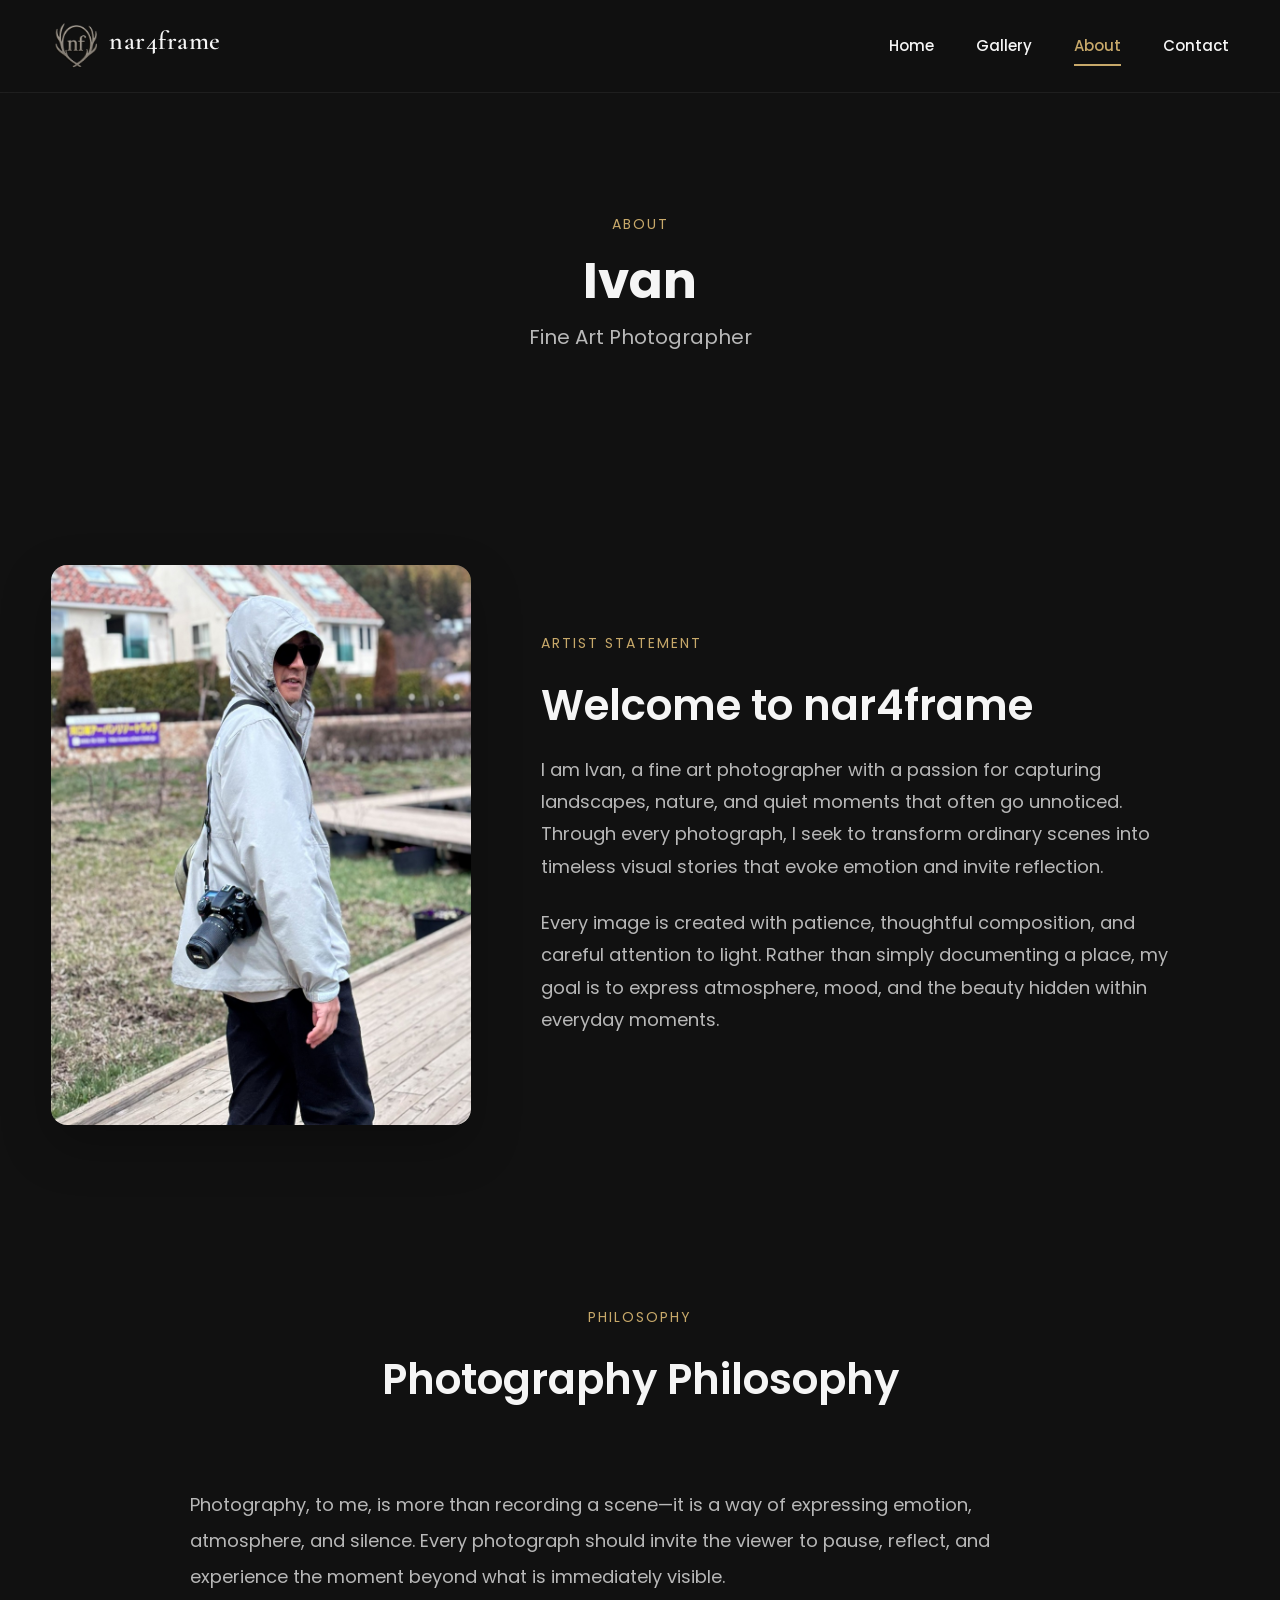
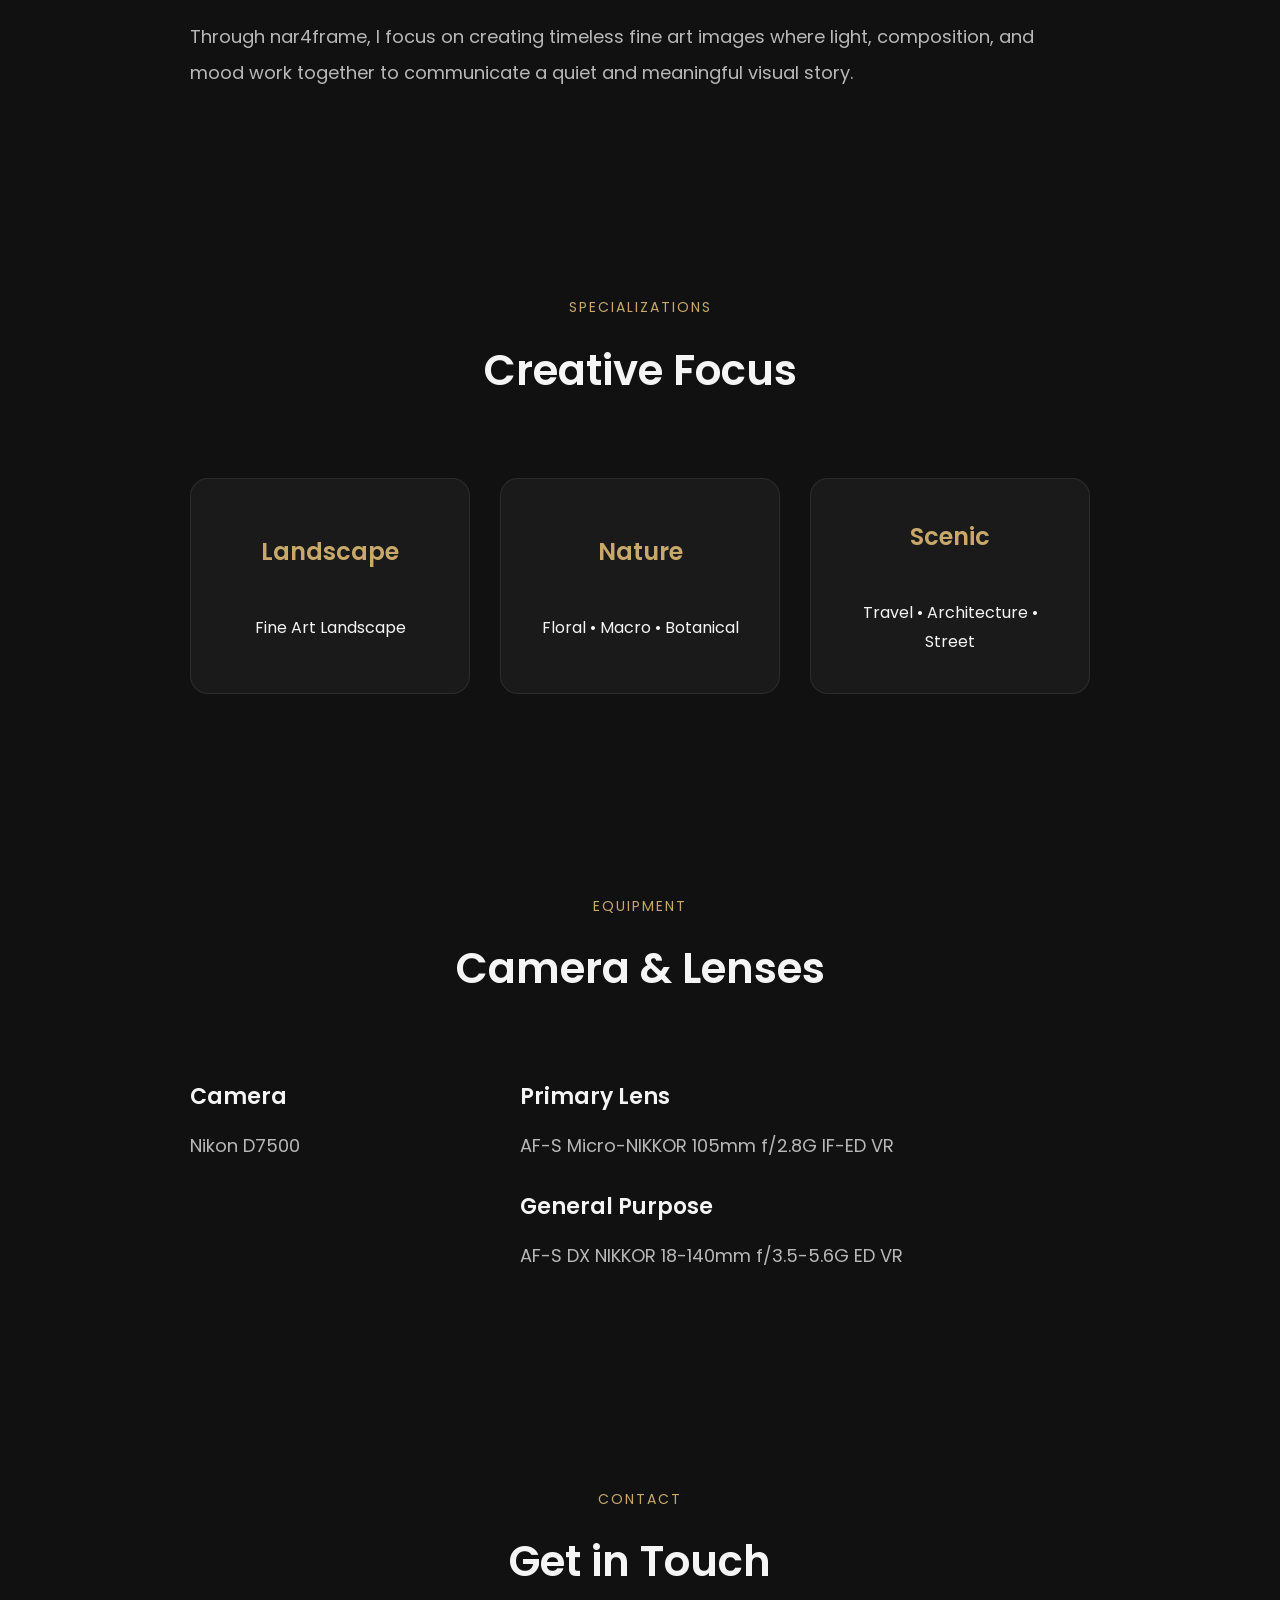
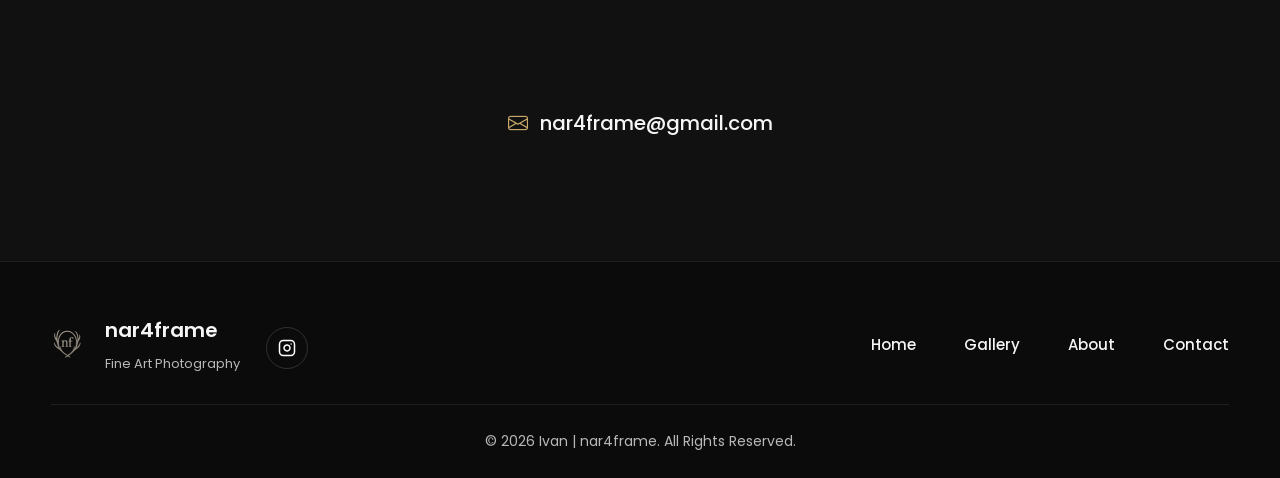
==== about.html @ 3e453a4e "Initial commit" ====
<!DOCTYPE html>
<html lang="en">

<head>

    <meta charset="UTF-8">

    <meta name="viewport" content="width=device-width, initial-scale=1.0">

    <title>About | nar4frame</title>

    <meta name="description"
      content="Learn about Ivan Setiawan, the photographer behind nar4frame, and the vision of creating timeless fine art landscape and nature photography.">

    <meta name="author"
      content="Ivan Setiawan">

    <meta name="robots"
      content="index, follow">

    <meta name="theme-color"
      content="#111111">

    <link rel="canonical"
      href="https://nar4frame.com/about.html">

    <!-- Favicon -->
    <link rel="icon" href="favicon.ico" sizes="any">

    <link rel="icon"
      type="image/png"
      sizes="32x32"
      href="favicon-32x32.png">

    <link rel="icon"
      type="image/png"
      sizes="16x16"
      href="favicon-16x16.png">

    <link rel="apple-touch-icon"
      sizes="180x180"
      href="apple-touch-icon.png">

    <link rel="manifest"
      href="site.webmanifest">

    <!-- Open Graph -->
    <meta property="og:type"
      content="website">

    <meta property="og:title"
      content="About | nar4frame">

    <meta property="og:description"
      content="Learn about Ivan Setiawan and the vision behind nar4frame Fine Art Photography.">

    <meta property="og:url"
      content="https://nar4frame.com/about.html">

    <meta property="og:site_name"
      content="nar4frame">

    <meta property="og:image"
      content="https://nar4frame.com/images/og-image.jpg">

    <meta property="og:image:width"
      content="1200">

    <meta property="og:image:height"
      content="630">

    <meta property="og:image:type"
      content="image/jpeg">

    <meta property="og:locale"
      content="en_US">

    <!-- Twitter -->
    <meta name="twitter:card"
      content="summary_large_image">

    <meta name="twitter:title"
      content="About | nar4frame">

    <meta name="twitter:description"
      content="Learn about Ivan Setiawan and the vision behind nar4frame Fine Art Photography.">

    <meta name="twitter:image"
      content="https://nar4frame.com/images/og-image.jpg">

      <meta name="twitter:image:alt"
      content="Portrait of Ivan Setiawan, Fine Art Photographer">

    <meta name="twitter:image:alt"
      content="Fine Art Photography by nar4frame">

    <!-- Fonts -->
    <link rel="preconnect" href="https://fonts.googleapis.com">

    <link rel="preconnect"
      href="https://fonts.gstatic.com"
      crossorigin>

    <link href="https://fonts.googleapis.com/css2?family=Poppins:wght@300;400;500;600;700&display=swap"
      rel="stylesheet">

    <link href="https://fonts.googleapis.com/css2?family=Cormorant+Garamond:wght@500;600&display=swap"
      rel="stylesheet">

    <!-- CSS -->
    <link rel="stylesheet"
      href="css/style.css">

    <!-- Bootstrap Icons -->
    <link rel="stylesheet"
      href="https://cdn.jsdelivr.net/npm/bootstrap-icons@1.13.1/font/bootstrap-icons.min.css">

</head>

<body>

<div id="header"></div>

<main>


<!-- ===================================================
     ABOUT HERO
=================================================== -->

<section id="about-hero">

    <div class="container">

        <div class="section-heading">

            <span>About</span>

            <h1>Ivan</h1>

            <p>

                Fine Art Photographer

            </p>

        </div>

    </div>

</section>

<!-- ===================================================
     ARTIST
=================================================== -->

<section id="about-artist">

    <div class="container">

        <div class="artist-wrapper">

            <div class="artist-photo">

                <img
                    src="images/about/ivan-setiawan.jpg"
                    alt="Ivan Setiawan"
                    width="900"
                    height="1200">

            </div>
            
            <div class="artist-content">

                <span class="section-label">

                    Artist Statement

                </span>

                <h2>

                    Welcome to nar4frame

                </h2>

                <p>

                    I am Ivan, a fine art photographer with a passion for
                    capturing landscapes, nature, and quiet moments that often go
                    unnoticed. Through every photograph, I seek to transform ordinary
                    scenes into timeless visual stories that evoke emotion and invite
                    reflection.

                </p>

                <p>

                    Every image is created with patience, thoughtful composition, and
                    careful attention to light. Rather than simply documenting a
                    place, my goal is to express atmosphere, mood, and the beauty
                    hidden within everyday moments.

                </p>

            </div>

        </div>

    </div>

</section>

<!-- ===================================================
     PHOTOGRAPHY PHILOSOPHY
=================================================== -->

<section id="about-philosophy">

    <div class="container">

        <div class="section-heading">

            <span>Philosophy</span>

            <h2>Photography Philosophy</h2>

        </div>

        <div class="philosophy-content">

            <p>

                Photography, to me, is more than recording a scene—it is a way of
                expressing emotion, atmosphere, and silence. Every photograph should
                invite the viewer to pause, reflect, and experience the moment beyond
                what is immediately visible.

            </p>

            <p>

                Through nar4frame, I focus on creating timeless fine art images where
                light, composition, and mood work together to communicate a quiet and
                meaningful visual story.

            </p>

        </div>

    </div>

</section>

<!-- ===================================================
     SPECIALIZATIONS
=================================================== -->

<section id="about-specializations">

    <div class="container">

        <div class="about-card">

            <div class="section-heading">

                <span>Specializations</span>

                <h2>Creative Focus</h2>

            </div>

            <ul class="specialization-list">

                <li>
                    <strong>Landscape</strong><br>
                    Fine Art Landscape
                </li>

                <li>
                    <strong>Nature</strong><br>
                    Floral • Macro • Botanical
                </li>

                <li>
                    <strong>Scenic</strong><br>
                    Travel • Architecture • Street
                </li>

            </ul>

        </div>

    </div>

</section>

<!-- ===================================================
     EQUIPMENT
=================================================== -->

<section id="about-equipment">

    <div class="container">

        <div class="about-card">

            <div class="section-heading">

                <span>Equipment</span>

                <h2>Camera &amp; Lenses</h2>

            </div>

            <div class="equipment-grid">

                <div class="equipment-item">

                    <h3>Camera</h3>

                    <p>Nikon D7500</p>

                </div>

                <div class="equipment-item">

                    <h3>Primary Lens</h3>

                    <p>AF-S Micro-NIKKOR 105mm f/2.8G IF-ED VR</p>

                    <h3 class="equipment-title">General Purpose</h3>

                    <p>AF-S DX NIKKOR 18-140mm f/3.5-5.6G ED VR</p>

                </div>

            </div>

        </div>

    </div>

</section>

<!-- ===================================================
     CONTACT
=================================================== -->

<section id="about-contact">

    <div class="container">

        <div class="about-card">

            <div class="section-heading">

                <span>Contact</span>

                <h2>Get in Touch</h2>

            </div>

            <p class="contact-email">

                <i class="bi bi-envelope"></i>
                nar4frame@gmail.com

            </p>

        </div>

    </div>

</section>

</main>

<div id="footer"></div>

<script src="js/components.js"></script>
<script src="js/script.js"></script>

</body>
</html>
---- css/style.css ----
/* ======================================================
   RESET
====================================================== */

*,
*::before,
*::after{
    margin:0;
    padding:0;
    box-sizing:border-box;
}

html{
    scroll-behavior:smooth;
}

body{
    font-family:'Poppins',sans-serif;
    background:#111111;
    color:#F5F5F5;
    line-height:1.8;
    overflow-x:hidden;
}

main{

    padding-top:92px;

}

img{
    display:block;
    width:100%;
    height:auto;
}

a{
    color:inherit;
    text-decoration:none;
}

ul{
    list-style:none;
}

button,
input{
    font-family:inherit;
}


/* ======================================================
   ROOT
====================================================== */

:root{

    --bg:#111111;
    --bg-secondary:#1A1A1A;

    --text:#F5F5F5;
    --text-light:#B8B8B8;

    --gold:#C8A96A;

    --border:rgba(255,255,255,.08);

    --radius:16px;

    --shadow:0 20px 50px rgba(0,0,0,.25);

    --transition:.35s ease;

    --container:1280px;

}


/* ======================================================
   TYPOGRAPHY
====================================================== */

h1{

    font-size:72px;
    font-weight:700;
    line-height:1.15;

}

h2{

    font-size:42px;
    font-weight:600;
    margin-bottom:20px;

}

h3{

    font-size:24px;
    font-weight:600;

}

p{

    font-size:18px;
    color:var(--text-light);

}

.section-label{

    color:var(--gold);

    font-size:14px;

    letter-spacing:2px;

    text-transform:uppercase;

    margin-bottom:12px;

    display:inline-block;

}


/* ======================================================
   CONTAINER
====================================================== */

.container{

    width:min(92%, var(--container));

    margin-inline:auto;

}


/* ======================================================
   SECTION
====================================================== */

section{

    padding:120px 0;

}

.section-heading{

    text-align:center;

    margin-bottom:70px;

}

.section-heading span{

    color:var(--gold);

    letter-spacing:2px;

    text-transform:uppercase;

    font-size:14px;

    display:block;

    margin-bottom:12px;

}


/* ======================================================
   BUTTON
====================================================== */

.btn{

    display:inline-flex;

    align-items:center;

    justify-content:center;

    min-width:220px;

    height:58px;

    padding:0 36px;

    border-radius:12px;

    background:var(--gold);

    color:#111111;

    font-weight:600;

    letter-spacing:.3px;

    box-shadow:
        0 8px 24px rgba(0,0,0,.28);

    transition:
        transform .25s ease,
        box-shadow .25s ease,
        background-color .25s ease;

}

.btn:hover{

    transform:translateY(-2px);

    box-shadow:
        0 14px 34px rgba(0,0,0,.35);

    filter:brightness(1.03);

}

.text-link{

    color:var(--gold);

    font-weight:600;

    transition:var(--transition);

}

.text-link:hover{

    opacity:.8;

}

.btn:active{

    transform:translateY(0);

    box-shadow:
        0 6px 16px rgba(0,0,0,.25);

}

/* ======================================================
   HEADER
====================================================== */

header{

    position:fixed;

    top:0;

    left:0;

    width:100%;

    z-index:1000;

    background:rgba(17,17,17,.30);

    backdrop-filter:blur(16px);

    border-bottom:1px solid rgba(255,255,255,.06);

    padding:1px 0;

}

header .container{

    height:90px;

    display:flex;

    align-items:center;

    justify-content:space-between;

    gap:40px;

}

/* ======================================================
   HERO
====================================================== */

#hero{

    position:relative;

    height:92vh;

    min-height:650px;

    overflow:hidden;

    padding:0;

}

.hero-image{

    position:absolute;

    inset:0;

}

.hero-image img{

    width:100%;

    height:100%;

    object-fit:cover;

}

.hero-overlay{

    position:absolute;

    inset:0;

    background:linear-gradient(
        rgba(0,0,0,.18),
        rgba(0,0,0,.42)
    );

}

.hero-content{

    position:relative;

    z-index:2;

    height:100%;

    display:flex;

    flex-direction:column;

    justify-content:center;

    align-items:flex-start;

    max-width:680px;

    top:-30px;

}

.hero-label{

    color:var(--gold);

    letter-spacing:3px;

    text-transform:uppercase;

    font-size:15px;

    margin-bottom:18px;

}

.hero-content h1{

    margin-bottom:24px;

}

.hero-content p{

    max-width:620px;

    margin-bottom:42px;

    font-size:20px;

}

/* ======================================================
   FEATURED
====================================================== */

#featured{

    background:var(--bg);

}

.featured-card{

    display:grid;

    grid-template-columns:1.35fr .95fr;

    gap:90px;

    align-items:center;

}

.featured-image{

    overflow:hidden;

    border-radius:var(--radius);

    box-shadow:var(--shadow);

}

.featured-image img{

    transition:.8s;

}

.featured-image:hover img{

    transform:scale(1.02);

}

.featured-meta{

    display:flex;

    align-items:center;

    gap:14px;

    margin-bottom:18px;

    color:var(--gold);

    font-size:14px;

    letter-spacing:1px;

}

.featured-info h3{

    font-size:42px;

    margin-bottom:24px;

}

.featured-info p{

    margin-bottom:36px;

    max-width:520px;

}

/* ======================================================
   COLLECTIONS
====================================================== */

#collections{

    background:var(--bg-secondary);

}

.collection-grid{

    display:grid;

    grid-template-columns:repeat(3,1fr);

    gap:40px;

}

.collection-card{

    position:relative;

    overflow:hidden;

    border-radius:16px;

    box-shadow:var(--shadow);

    transition:transform .35s ease;

}

.collection-card:hover{

    transform:translateY(-5px);

}

.collection-card img{

    height:520px;

    object-fit:cover;

    transition:1s;

}

.collection-card:hover img{

    transform:scale(1.08);

}

.collection-overlay{

    position:absolute;

    inset:0;

    background:linear-gradient(

        transparent,

        rgba(0,0,0,.75)

    );

    display:flex;

    align-items:flex-end;

    padding:32px;

}

.collection-overlay h3{

    font-size:28px;

}

/* ======================================================
   ARTIST
====================================================== */

.artist-wrapper{

    display:grid;

    grid-template-columns:420px 1fr;

    gap:70px;

    align-items:center;

}

.artist-photo{

    overflow:hidden;

    border-radius:16px;

    box-shadow:var(--shadow);

}

.artist-photo img{

    height:560px;

    object-fit:cover;

}

.artist-content h2{

    margin-bottom:10px;

}

.artist-content h3{

    color:var(--gold);

    margin-bottom:28px;

    font-weight:500;

}

.artist-content p{

    margin-bottom:24px;

    max-width:640px;

}

/* ======================================================
   FOOTER
====================================================== */

footer{

    background:#0B0B0B;

    border-top:1px solid rgba(255,255,255,.08);

    padding:50px 0 24px;

}

.footer-top{

    display:flex;

    justify-content:space-between;

    align-items:center;

    gap:40px;

    margin-bottom:24px;

}

.footer-brand{

    display:flex;

    align-items:center;

    gap:22px;

}

.footer-logo{

    display:inline-flex;

    align-items:center;

}

.footer-logo img{

    width:32px;

    height:32px;

    object-fit:contain;

    display:block;

}

.footer-text{

    display:flex;

    flex-direction:column;

    justify-content:center;

}

.footer-text h3{

    margin:0;

    font-size:20px;

    font-weight:600;

    color:var(--text);

}

.footer-text p{

    margin-top:4px;

    color:var(--text-light);

    font-size:13px;

}


/* ======================================================
   FOOTER SOCIAL
====================================================== */

.footer-social{

    margin-top:0px;

    margin-left:0px;

}

.footer-social a{

    width:42px;

    height:42px;

    display:flex;

    align-items:center;

    justify-content:center;

    border:1px solid rgba(255,255,255,.15);

    border-radius:50%;

    color:#ffffff;

    transition:.3s;

}

.footer-social a:hover{

    color:var(--gold);

    border-color:var(--gold);

}

.footer-social svg{

    width:20px;

    height:20px;

}

.footer-nav{

    display:flex;

    align-items:center;

    gap:48px;

}

.footer-nav a{

    color:var(--text);

    font-size:15px;

    font-weight:500;

    transition:.3s;

}

.footer-nav a:hover{

    color:var(--gold);

}

.footer-bottom{

    margin-top:28px;

    padding-top:24px;

    border-top:1px solid rgba(255,255,255,.08);

    text-align:center;

}

.footer-bottom p{

    margin:0;

    font-size:14px;

    color:var(--text-light);

}

/* ======================================================
   LOGO
====================================================== */

.logo{

    display:flex;

    align-items:center;

    gap:8px;

}

.logo img{

    height:50px;

    width:auto;

}

.logo span{

    font-family:"Cormorant Garamond", serif;

    font-size:34px;

    font-weight:600;

    color:#F5F5F5;

    line-height:1;

    letter-spacing:.3px;

}

.logo span{

    color:var(--text);

    font-size:26px;

    font-weight:600;

    letter-spacing:.5px;

    position:relative;

    top:-5px;

}


/* ======================================================
   NAVIGATION
====================================================== */

nav ul{

    display:flex;

    align-items:center;

    gap:42px;

}

nav ul li{

    position:relative;

}

nav ul li a{

    color:var(--text);

    font-size:15px;

    font-weight:500;

    transition:var(--transition);

    padding:8px 0;

}


/* Hover */

nav ul li a:hover{

    color:var(--gold);

}


/* Active Menu */

nav ul li a.active{

    color:var(--gold);
    color:var(--gold) !important;

}


/* Underline Animation */

nav ul li a::after{

    content:"";

    position:absolute;

    left:0;

    bottom:-6px;

    width:0;

    height:2px;

    background:var(--gold);

    transition:var(--transition);

}

nav ul li a:hover::after,

nav ul li a.active::after{

    width:100%;

}

/* ======================================================
   ARTWORK
====================================================== */

#artwork-info{

    padding:70px 0;

}

#artwork-info .container{

    max-width:1200px;

}

#artwork-info h1 {

    font-size: clamp(38px, 3.6vw, 54px);
    font-weight: 700;
    line-height: 1.15;

    margin: 18px 0 16px;

}

.artwork-meta {

    display: flex;
    flex-direction: column;
    align-items: center;

    gap: 6px;

    margin: 18px 0 50px;

    color: var(--text-light);

    font-size: 15px;

}

.artwork-meta p {

    margin: 0;

}

.artist-note{

    max-width:760px;

}

.artist-note h2{

    margin-bottom:18px;

}

.artist-note p{

    line-height:1.9;

}

/* ======================================================
   ARTWORK NAVIGATION
   LOCK v1.0
====================================================== */

#artwork-navigation{

    padding:60px 0;

}

.art-nav{

    display:flex;
    justify-content:center;
    align-items:center;
    gap:18px;
    flex-wrap:wrap;

}

.art-nav{

    display:flex;
    justify-content:center;
    align-items:center;
    gap:24px;

}

.art-nav a{

    position:relative;

}

.art-nav a:not(:last-child)::after{

    content:"|";
    margin-left:24px;
    color:#555;

}

.art-nav a{

    color:var(--gold);
    font-size:16px;
    font-weight:500;
    transition:var(--transition);

}

.art-nav a:hover{

    opacity:.8;

}

.art-nav .divider{

    color:rgba(255,255,255,.25);
    font-size:18px;

}

/* ======================================================
   ARTWORK HERO
====================================================== */

#artwork-hero{

    padding:60px 0 20px;

}

.artwork-image{

    max-width:1200px;

    margin:0 auto;

}

.artwork-image img{

    width:100%;

    aspect-ratio:16/10;

    object-fit:cover;

    border-radius:16px;

    box-shadow:var(--shadow);

}

/* ======================================================
   RELATED WORKS
   LOCK v1.0
====================================================== */

#related-works .gallery-item{

    display:block;

    transition:var(--transition);

}

#related-works .gallery-item h3{

    margin-top:16px;

    font-size:18px;

    font-weight:500;

    color:var(--text);

    line-height:1.4;

    text-align:left;

    transition:var(--transition);

}

#related-works .gallery-item:hover h3{

    color:var(--gold);

}

/* ===================================================
   ABOUT
=================================================== */

#about-hero{

    padding:120px 0 80px;

}

#about-hero .section-heading{

    text-align:center;

}

#about-hero h1{

    font-size:50px;

    margin:16px 0 8px;

}

#about-hero p{

    color:var(--text-light);

    font-size:20px;

}

/* ========================= */

#about-artist{

    padding:60px 0 100px;

}

/* ========================= */

#about-philosophy{

    padding:80px 0;

}

#about-philosophy .container{

    max-width:900px;

}

#about-philosophy p{

    line-height:2;

    color:var(--text-light);

    margin-bottom:24px;

}

/* ========================= */

#about-specializations{

    padding:100px 0;

}

#about-specializations ul{

    max-width:900px;

    margin:50px auto 0;

    list-style:none;

    padding:0;

    display:grid;

    grid-template-columns:repeat(3,1fr);

    gap:30px;

    text-align:center;

}

#about-specializations li{

    padding:36px 28px;

    background:var(--bg-secondary);

    border:1px solid var(--border);

    border-radius:18px;

    min-height:150px;

    display:flex;

    flex-direction:column;

    justify-content:center;

    transition:var(--transition);

    line-height:1.8;

}

#about-specializations li strong{

    display:block;

    color:var(--gold);

    font-size:24px;

    font-weight:600;

    margin-bottom:12px;

}

#about-specializations li:hover{

    transform:translateY(-4px);

    border-color:var(--gold);

}


/* ========================= */

#about-equipment{

    padding:100px 0;

}

#about-equipment .container{

    max-width:900px;

}

#about-equipment .equipment-grid{

    display:grid;

    grid-template-columns:260px 1fr;

    gap:70px;

    align-items:start;

    margin-top:50px;

}

#about-equipment h3{

    color:var(--text);

    font-size:22px;

    margin-bottom:14px;

}

.equipment-item h3 + p + h3 {

    margin-top: 24px;

}

#about-equipment p{

    color:var(--text-light);

    margin-bottom:12px;

    line-height:1.8;

}

#about-equipment p{

    margin-bottom:14px;

    color:var(--text-light);

}


/* ========================= */

#about-contact{

    padding:100px 0 120px;

    text-align:center;

}

.contact-email{

    display:inline-flex;
    align-items:center;
    justify-content:center;
    gap:12px;

    margin-top:36px;

    font-size:20px;
    font-weight:500;

    color:var(--text);

}

.contact-email i{

    color:var(--gold);
    font-size:20px;

}

/* ===================================================
   CONTACT HERO
=================================================== */

#contact-hero{

    padding:140px 0 90px;

}

#contact-hero .container{

    max-width:900px;

}

#contact-hero .section-heading{

    margin-bottom:0;

    text-align:center;

}

#contact-hero span{

    display:block;

    color:var(--gold);

    font-size:14px;

    letter-spacing:3px;

    text-transform:uppercase;

    margin-bottom:18px;

}

#contact-hero h1{

    font-size:72px;

    line-height:1.1;

    margin-bottom:18px;

}

#contact-hero p{

    font-size:22px;

    color:var(--text-light);

}

#contact-hero strong{

    color:var(--text);

    font-weight:600;

}

/* ===================================================
   CONTACT MESSAGE
=================================================== */

#contact-message{

    padding:10px 0 90px;

}

#contact-message .container{

    max-width:900px;

}

.contact-content{

    text-align:center;

}

.contact-content p{

    max-width:640px;

    margin:0 auto 26px;

    color:var(--text-light);

    line-height:1.95;

    font-size:20px;

}

.contact-content p:first-child{

    max-width:680px;

    font-size:36px;

    line-height:1.4;

    color:var(--text);

    font-weight:500;

    margin-bottom:36px;

}


/* ===================================================
   CONTACT DETAILS
=================================================== */

#contact-details{

    padding:10px 0 100px;

}

.contact-grid{

    display:grid;

    grid-template-columns:repeat(2,1fr);

    gap:80px;

    max-width:900px;

    margin:0 auto;

    text-align:center;

}

.contact-item span{

    display:block;

    color:var(--gold);

    text-transform:uppercase;

    letter-spacing:2px;

    font-size:13px;

    margin-bottom:18px;

}

.contact-item a{

    color:var(--text);

    font-size:24px;

    font-weight:500;

    transition:var(--transition);

}

.contact-item a:hover{

    color:var(--gold);

}

/* ===================================================
   CONTACT CLOSING
=================================================== */

#contact-closing{

    padding:90px 0 220px;

}

#contact-closing p{

    position:relative;

    display:inline-block;

    left:50%;

    transform:translateX(-50%);

    text-align:center;

    font-size:34px;

    font-family:"Cormorant Garamond", serif;

    color:var(--gold);

    letter-spacing:.5px;

    padding-top:36px;

}

#contact-closing p::before{

    content:"";

    position:absolute;

    top:0;

    left:50%;

    transform:translateX(-50%);

    width:90px;

    height:1px;

    background:rgba(200,169,106,.35);

}


/* ======================================================
   RESPONSIVE
====================================================== */

@media(max-width:992px){

    h1{

        font-size:56px;

    }

    .featured-card{

        grid-template-columns:1fr;

    }

    .artist-wrapper{

        grid-template-columns:1fr;

    }

    .collection-grid{

        grid-template-columns:1fr;

    }

    .artist-photo{

        max-width:450px;

        margin:auto;

    }

}

@media(max-width:768px){

    header .container{

        height:80px;

    }

    nav ul{

        gap:20px;

    }

    h1{

        font-size:42px;

    }

    h2{

        font-size:34px;

    }

    p{

        font-size:16px;

    }

    section{

        padding:80px 0;

    }

    .hero-content{

        text-align:center;

        align-items:center;

        justify-content:center;

    }

    .featured-info{

        text-align:center;

    }

    .artist-content{

        text-align:center;

    }

}

@media(max-width:576px){

    .hero-content h1{

        font-size:34px;

    }

    .collection-card img{

        height:380px;

    }

}

/* ===========================
   Footer Social
=========================== */

.footer-social{
    display:flex;
    align-items:center;
    gap:12px;
    margin-top:8px;
    padding-left:4px;
}

.footer-social a{
    width:42px;
    height:42px;
    display:flex;
    justify-content:center;
    align-items:center;
    border:1px solid rgba(255,255,255,.15);
    border-radius:50%;
    color:#ffffff;
    text-decoration:none;
    transition:.3s;
}

.footer-social a:hover{
    color:#c8a96a;
    border-color:#c8a96a;
    transform:translateY(-2px);
}

.footer-social svg{
    width:18px;
    height:18px;

}

/* ===================================================
   GALLERY HERO
=================================================== */

#gallery-hero{

    padding:120px 0 70px;

}

#gallery-hero .container{

    max-width:1200px;

}

#gallery-hero h1{

    font-size:64px;

    line-height:1.1;

    margin:18px 0;

}

#gallery-hero p{

    max-width:700px;

    color:var(--text-light);

    font-size:20px;

    line-height:1.8;

}

/* ===================================================
   FILTER
=================================================== */

#gallery-filter{

    padding:10px 0 60px;

}

.filter-menu{

    display:flex;

    justify-content:center;

    gap:16px;

    flex-wrap:wrap;

}

.filter-menu button{

    padding:12px 26px;

    background:transparent;

    color:var(--text);

    border:1px solid rgba(255,255,255,.15);

    border-radius:999px;

    cursor:pointer;

    transition:.3s;

    font-family:inherit;

    font-size:15px;

}

.filter-menu button:hover,
.filter-menu button.active{

    background:var(--gold);

    color:#111111;

    border-color:var(--gold);

}


/* ===================================================
   GALLERY GRID
=================================================== */

#gallery-grid{

    padding:20px 0 80px;

}

.gallery-grid{

    display:grid;

    grid-template-columns:repeat(3,1fr);

    gap:30px;

}

.gallery-item{

    display:block;

    overflow:hidden;

    border-radius:18px;

    background:#161616;

}

.gallery-item img{

    width:100%;

    aspect-ratio:3/2;

    object-fit:cover;

    display:block;

    transition:transform .45s ease;

}

.gallery-item:hover img{

    transform:scale(1.05);

}

/* ===================================================
   LOAD MORE
=================================================== */

#load-more{

    padding-bottom:100px;

    text-align:center;

}

/* ===================================================
   RESPONSIVE
=================================================== */

@media(max-width:992px){

    .gallery-grid{

        grid-template-columns:repeat(2,1fr);

    }

}

@media(max-width:640px){

    #gallery-hero h1{

        font-size:42px;

    }

    .gallery-grid{

        grid-template-columns:1fr;

    }

}

/* ===================================================
   ARTWORK HERO
=================================================== */

#artwork-hero {
    padding: 140px 0 20px;
}

#artwork-hero img {
    display: block;
    width: 100%;
    height: auto;
    border-radius: 10px;
}

/* ===================================================
   ARTWORK INFORMATION
=================================================== */

#artwork-info {
    padding-bottom: 30px;
}

#artwork-info .container {
    width: 100%;
    max-width: 1000px;
    margin: 0 auto;
    text-align: center;
}

#artwork-info h1 {
    margin: 16px 0;
}

.artwork-meta {
    display: flex;
    justify-content: center;
    align-items: center;
    flex-wrap: wrap;
    gap: 10px;
    margin-top: 18px;
    color: var(--text-light);
}

.meta-dot {
    opacity: .5;
}

/* ===================================================
   BEHIND THE FRAME
=================================================== */

#artist-story {
    padding: 70px 0 90px;
}

#artist-story .container {
    max-width: 760px;
    margin: 0 auto;
}

#artist-story h2 {
    text-align: center;
    margin-bottom: 40px;
}

#artwork-story {
    font-size: 1.05rem;
    line-height: 2;
    color: var(--text-light);

    text-align: center;
}



/* ===================================================
   ARTWORK NAVIGATION
=================================================== */

#artwork-navigation {
    padding: 35px 0 50px;
}

.artwork-nav {
    display: flex;
    justify-content: space-between;
    align-items: center;
}

.artwork-nav a {
    color: var(--text-color);
    text-decoration: none;
    font-weight: 500;
    transition: color .3s ease;
}

.artwork-nav a:hover {
    color: var(--gold);
}

/* ===================================================
   RELATED ARTWORK
=================================================== */

#related-artwork {
    padding: 20px 0 80px;
}

#related-artwork h2 {
    margin: 12px 0 28px;
}

@media (max-width: 768px) {

    #artwork-hero {
        padding: 60px 0 30px;
    }

    #artist-note,
    #artwork-navigation,
    #related-artwork {
        padding-left: 20px;
        padding-right: 20px;
    }

    .artwork-nav {
        flex-direction: column;
        gap: 20px;
    }

}

/* ===================================================
   404 PAGE
=================================================== */

#error-404{

    display:flex;

    align-items:center;

    justify-content:center;

    text-align:center;

    padding:140px 0;

}

#error-404 .container{

    max-width:860px;

}

#error-404 h1{

    margin:18px 0 28px;

}

#error-404 p{

    max-width:520px;

    margin:0 auto 42px;

}
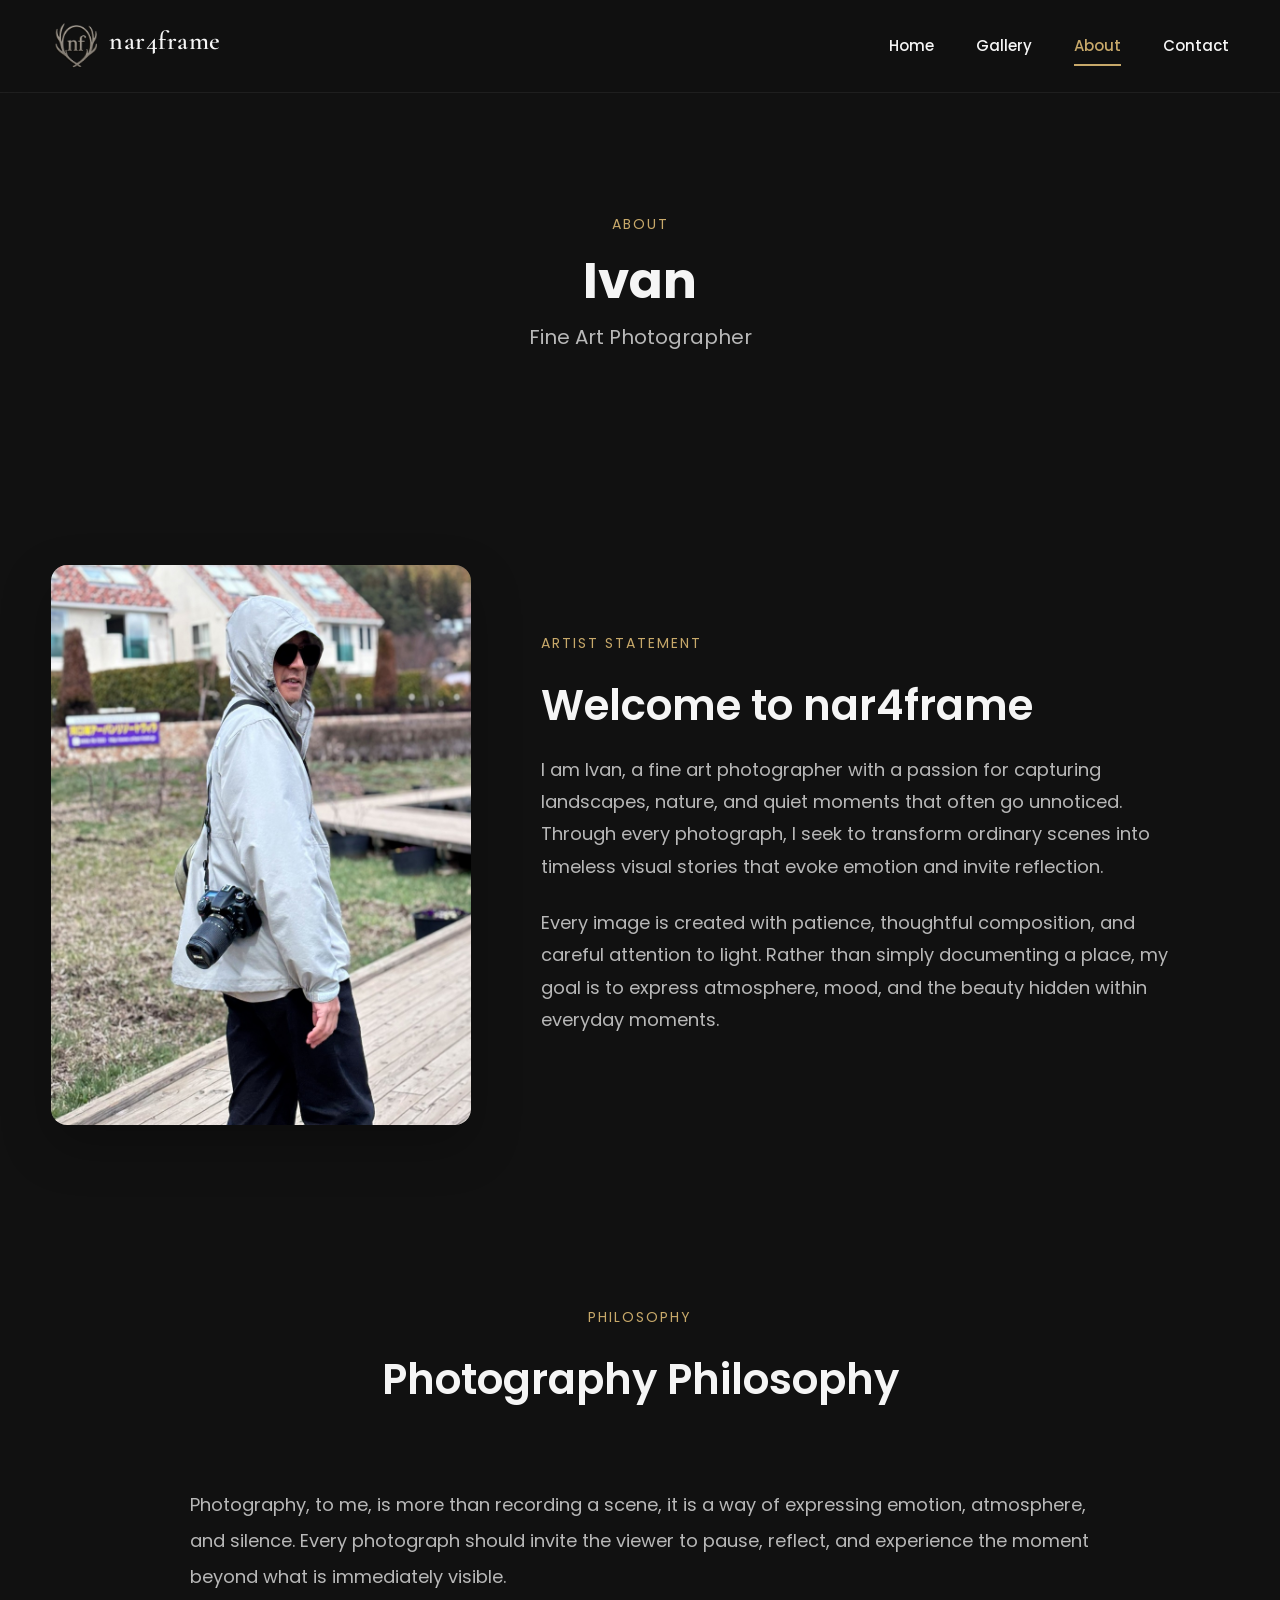
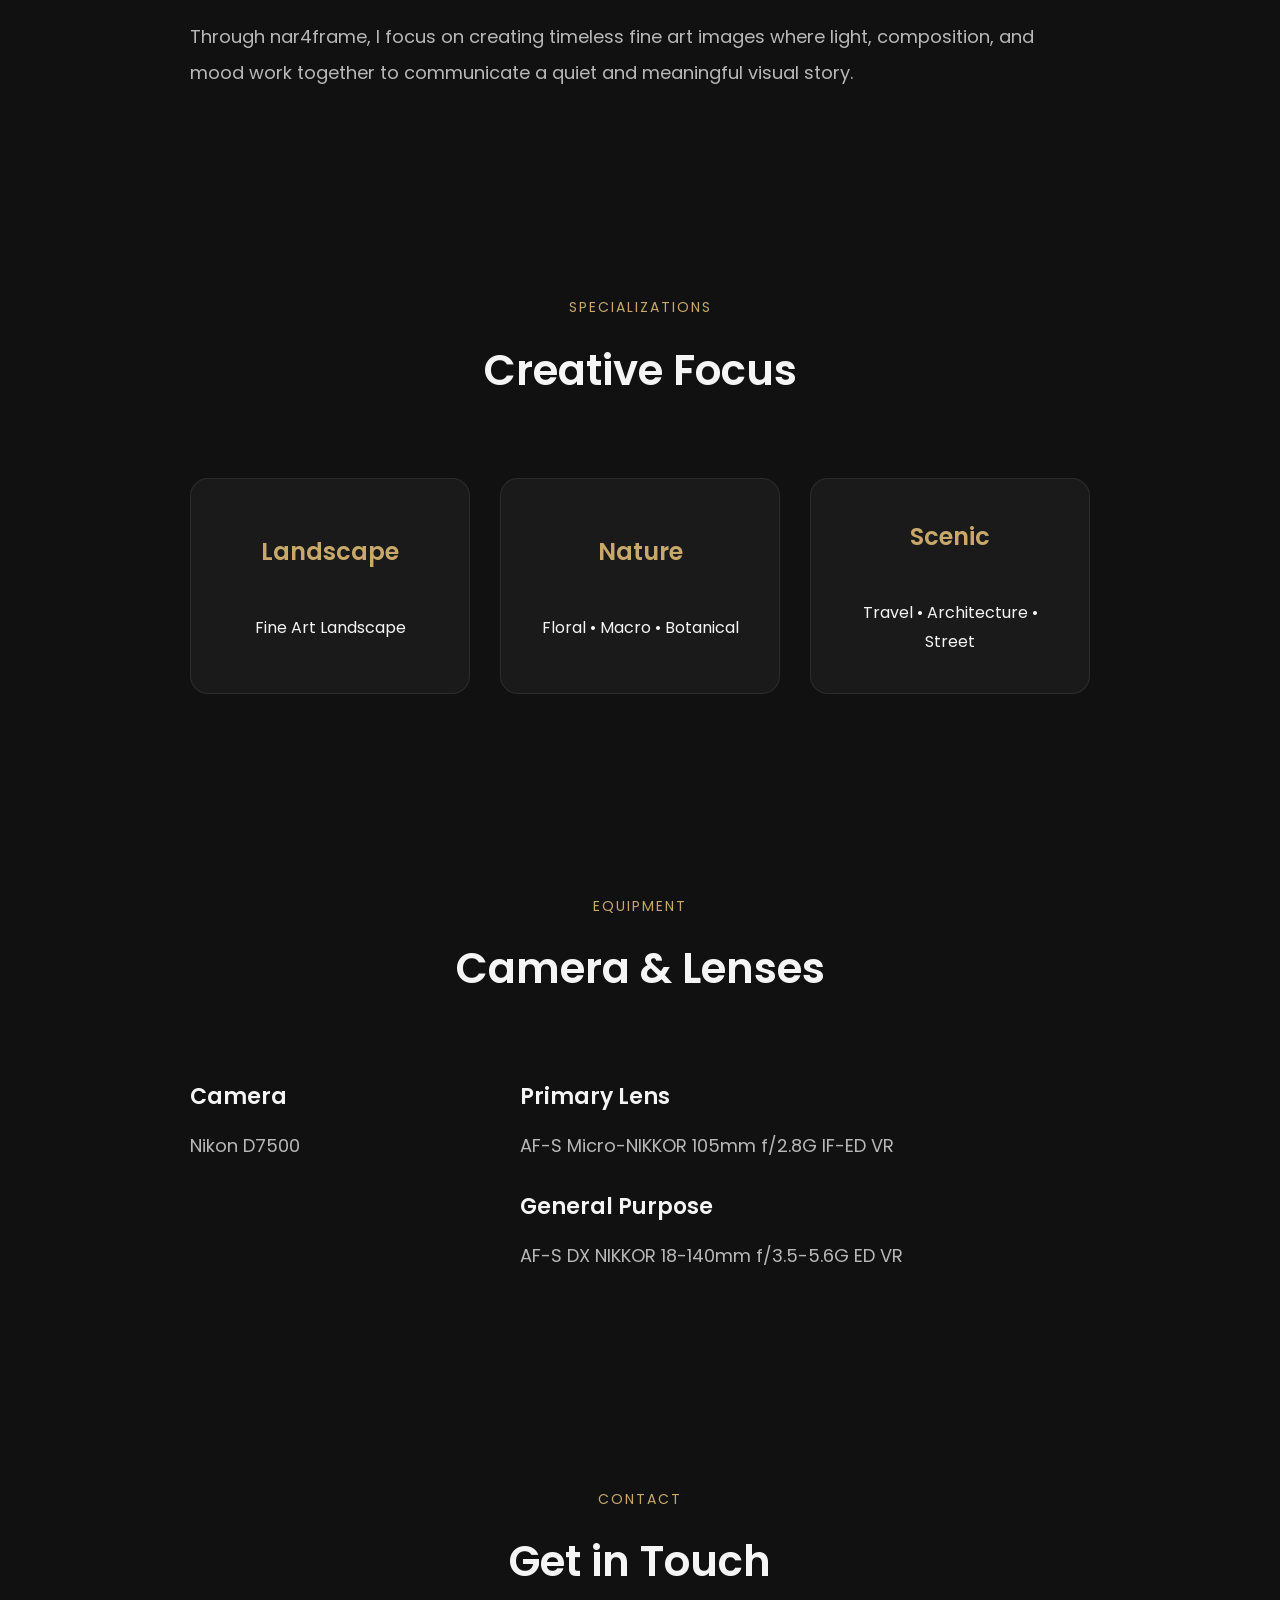
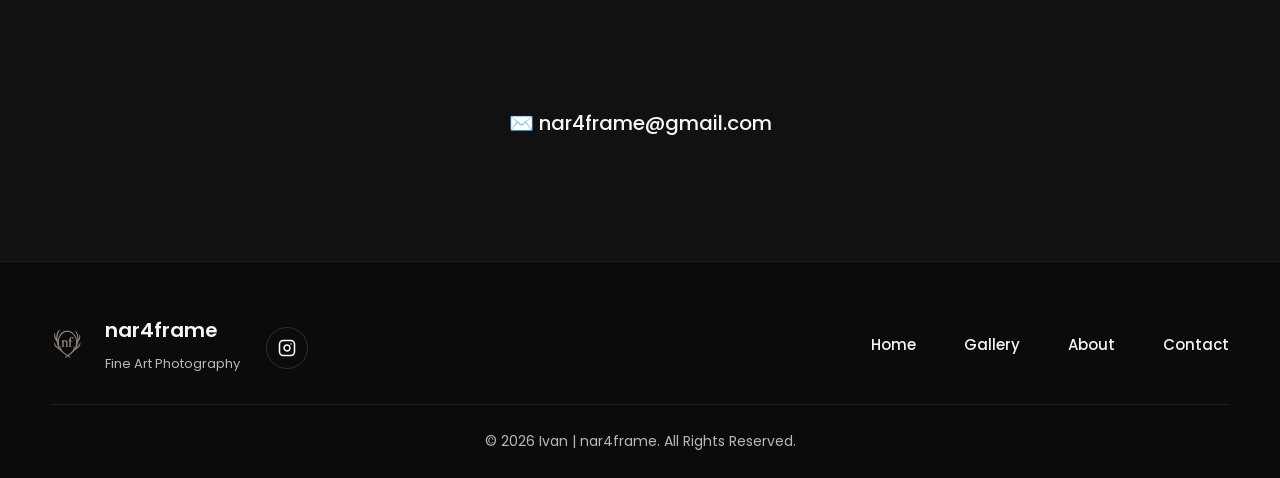
==== commit 372bf4df: "Release nar4frame v3.0" ====
--- a/about.html
+++ b/about.html
@@ -111,10 +111,7 @@
     <!-- CSS -->
     <link rel="stylesheet"
       href="css/style.css">
-
-    <!-- Bootstrap Icons -->
-    <link rel="stylesheet"
-      href="https://cdn.jsdelivr.net/npm/bootstrap-icons@1.13.1/font/bootstrap-icons.min.css">
+      
 
 </head>
 
@@ -232,7 +229,7 @@
 
             <p>
 
-                Photography, to me, is more than recording a scene—it is a way of
+                Photography, to me, is more than recording a scene, it is a way of
                 expressing emotion, atmosphere, and silence. Every photograph should
                 invite the viewer to pause, reflect, and experience the moment beyond
                 what is immediately visible.
@@ -364,7 +361,7 @@
 
             <p class="contact-email">
 
-                <i class="bi bi-envelope"></i>
+                ✉️
                 nar4frame@gmail.com
 
             </p>
--- a/css/style.css
+++ b/css/style.css
@@ -1084,7 +1084,7 @@
 
 .artwork-image{
 
-    max-width:1200px;
+    max-width:1500px;
 
     margin:0 auto;
 
@@ -2124,5 +2124,136 @@
 
 }
 
-
-
+/* =====================================
+   LIKE BUTTON
+===================================== */
+
+.like-button{
+
+    background: transparent;
+
+    border: none;
+
+    color: #f5f5f5;
+
+    font: inherit;
+
+    cursor: pointer;
+
+    padding: 0;
+
+    transition: .3s;
+
+}
+
+.like-button:hover{
+
+    color: #ff5c5c;
+
+}
+
+/* ===================================================
+   MOBILE ARTWORK
+=================================================== */
+
+@media (max-width:768px){
+
+    #artwork-hero .container,
+    #artwork-info .container,
+    #artist-story .container,
+    #artwork-navigation .container,
+    #related-works .container{
+
+        width:100%;
+        max-width:560px;
+
+        margin:0 auto;
+
+        padding-left:24px;
+        padding-right:24px;
+
+    }
+
+    #artwork-info h1{
+
+        text-align:center;
+
+    }
+
+}
+
+
+/* ===================================================
+   HAMBURGER MENU
+=================================================== */
+
+.menu-toggle{
+
+    display:none;
+
+    background:none;
+
+    border:none;
+
+    color:var(--gold);
+
+    font-size:32px;
+
+    cursor:pointer;
+
+    z-index:1002;
+
+}
+
+@media (max-width:768px){
+
+    header .container{
+
+        position:relative;
+
+    }
+
+    .menu-toggle{
+
+        display:block;
+
+    }
+
+    #main-nav{
+
+        display:none;
+
+        position:absolute;
+
+        top:80px;
+        left:0;
+
+        width:100%;
+
+        background:#111111;
+
+        border-top:1px solid rgba(255,255,255,.08);
+
+        padding:20px 0;
+
+    }
+
+    #main-nav.active{
+
+        display:block;
+
+    }
+
+    #main-nav ul{
+
+        display:flex;
+
+        flex-direction:column;
+
+        align-items:center;
+
+        gap:20px;
+
+    }
+
+}
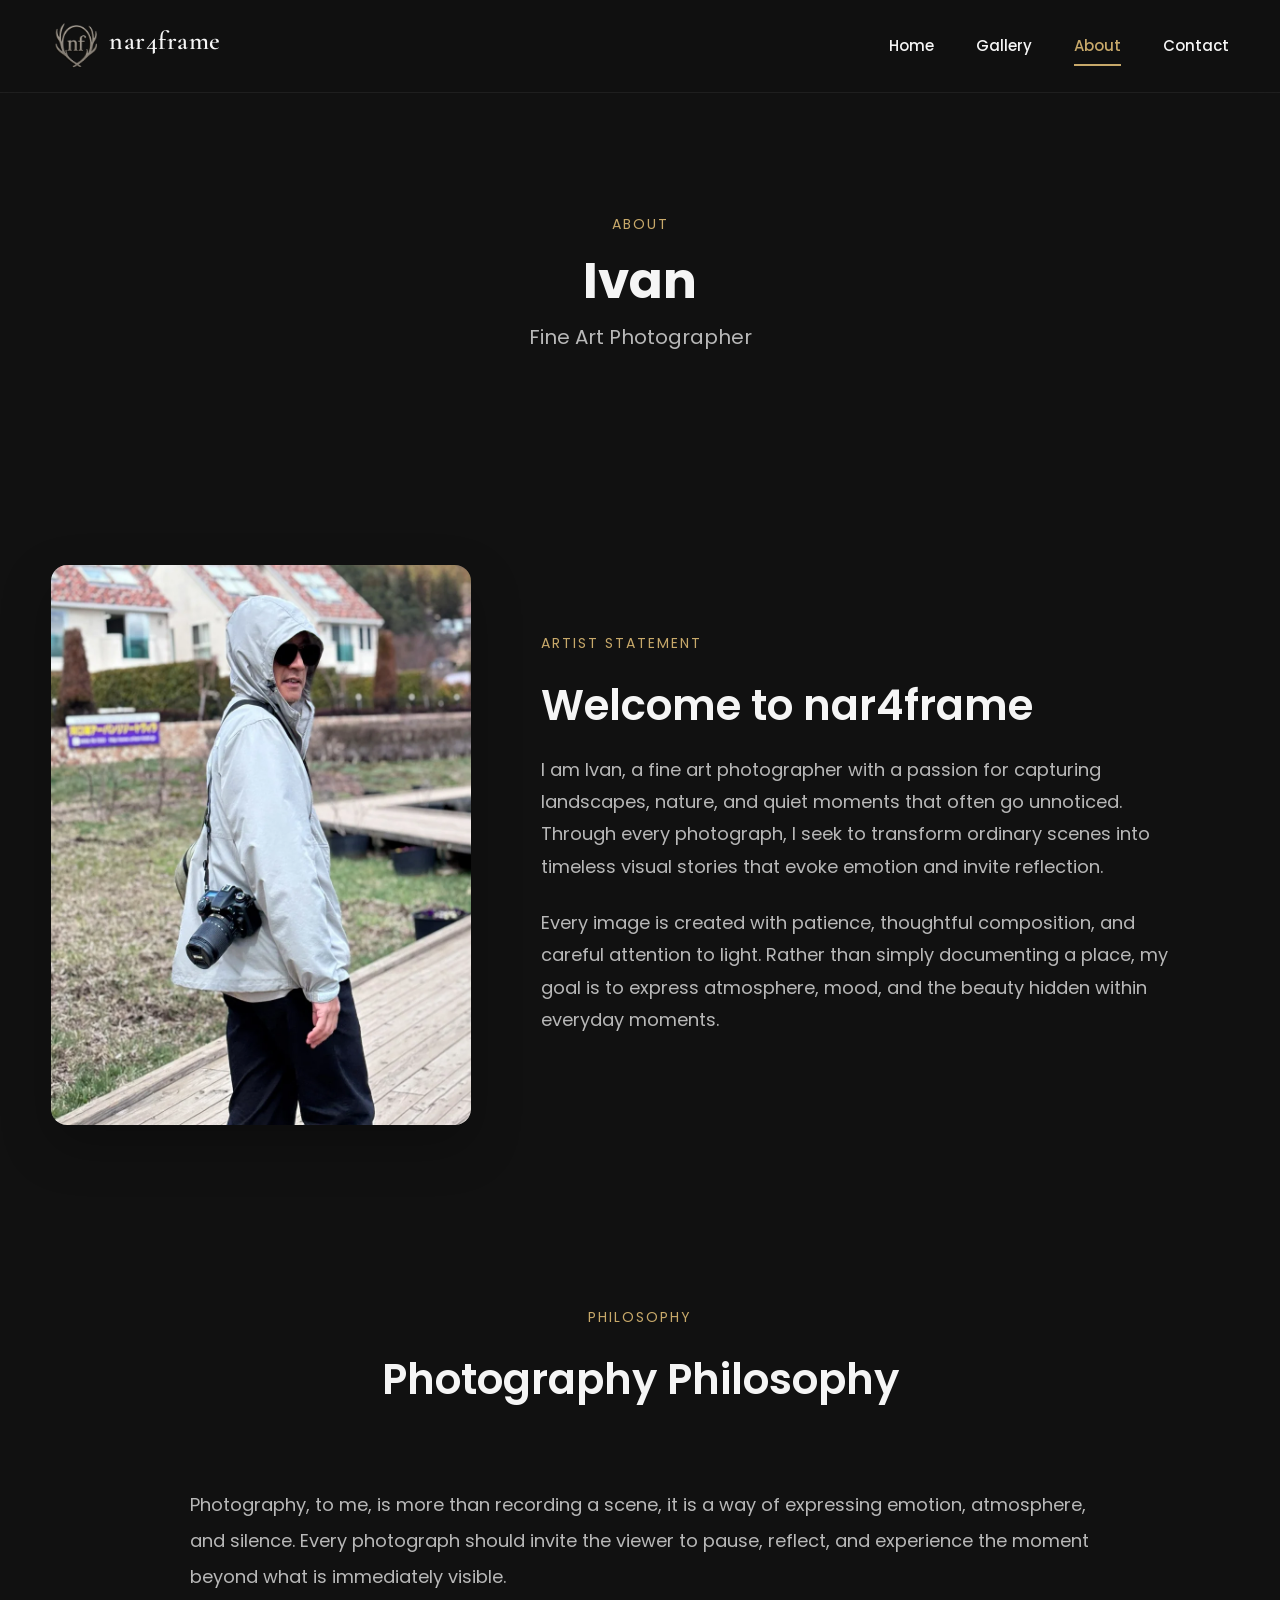
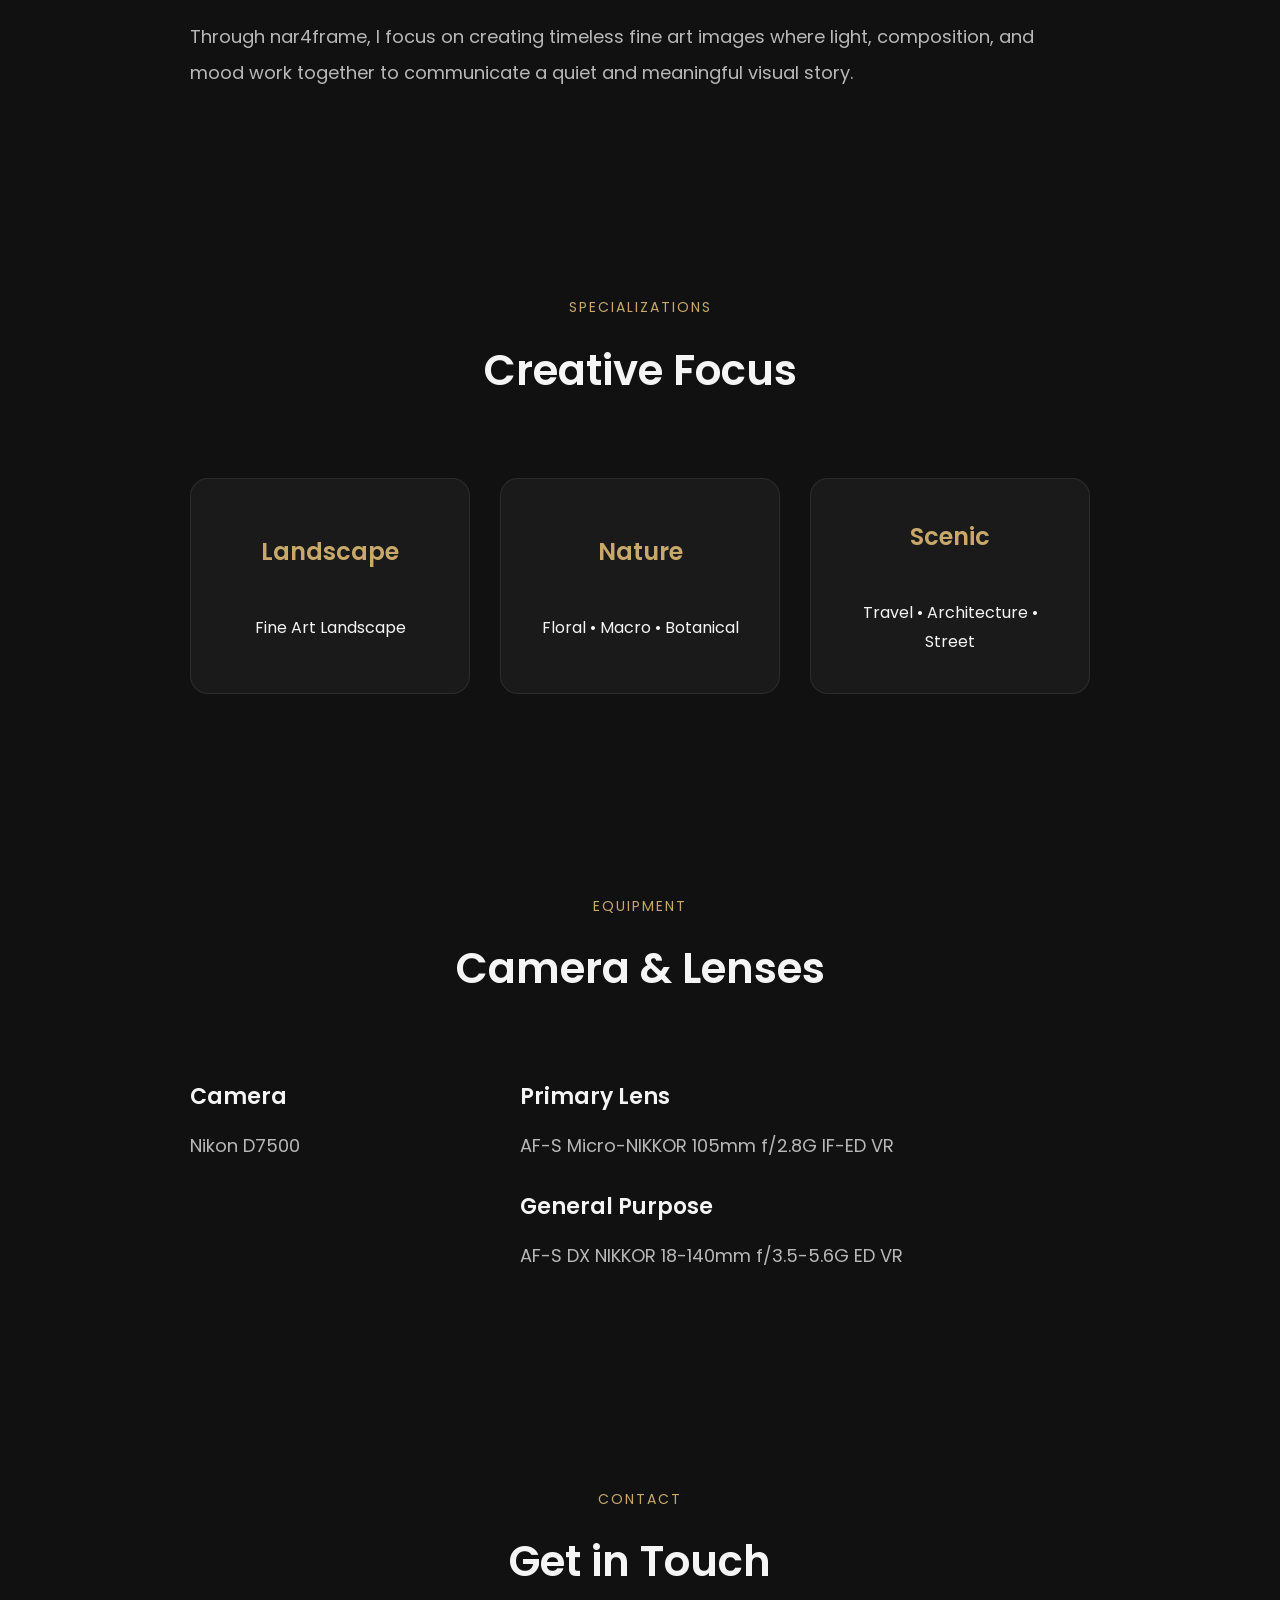
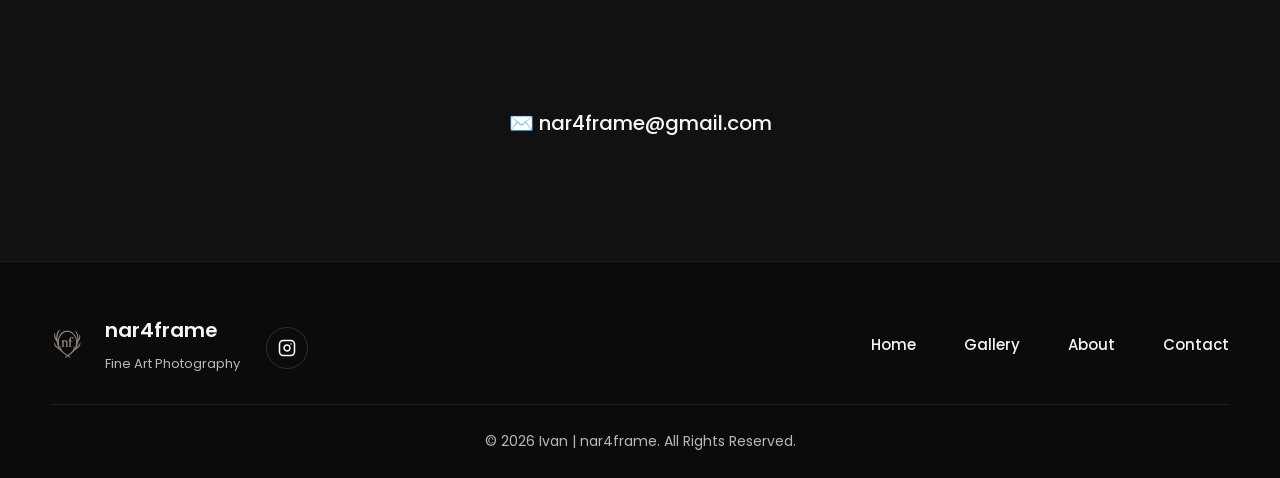
==== commit a6dba6df: "Release nar4frame v3.1 - WebP optimization" ====
--- a/about.html
+++ b/about.html
@@ -161,7 +161,7 @@
             <div class="artist-photo">
 
                 <img
-                    src="images/about/ivan-setiawan.jpg"
+                    src="images/about/ivan-setiawan.webp"
                     alt="Ivan Setiawan"
                     width="900"
                     height="1200">
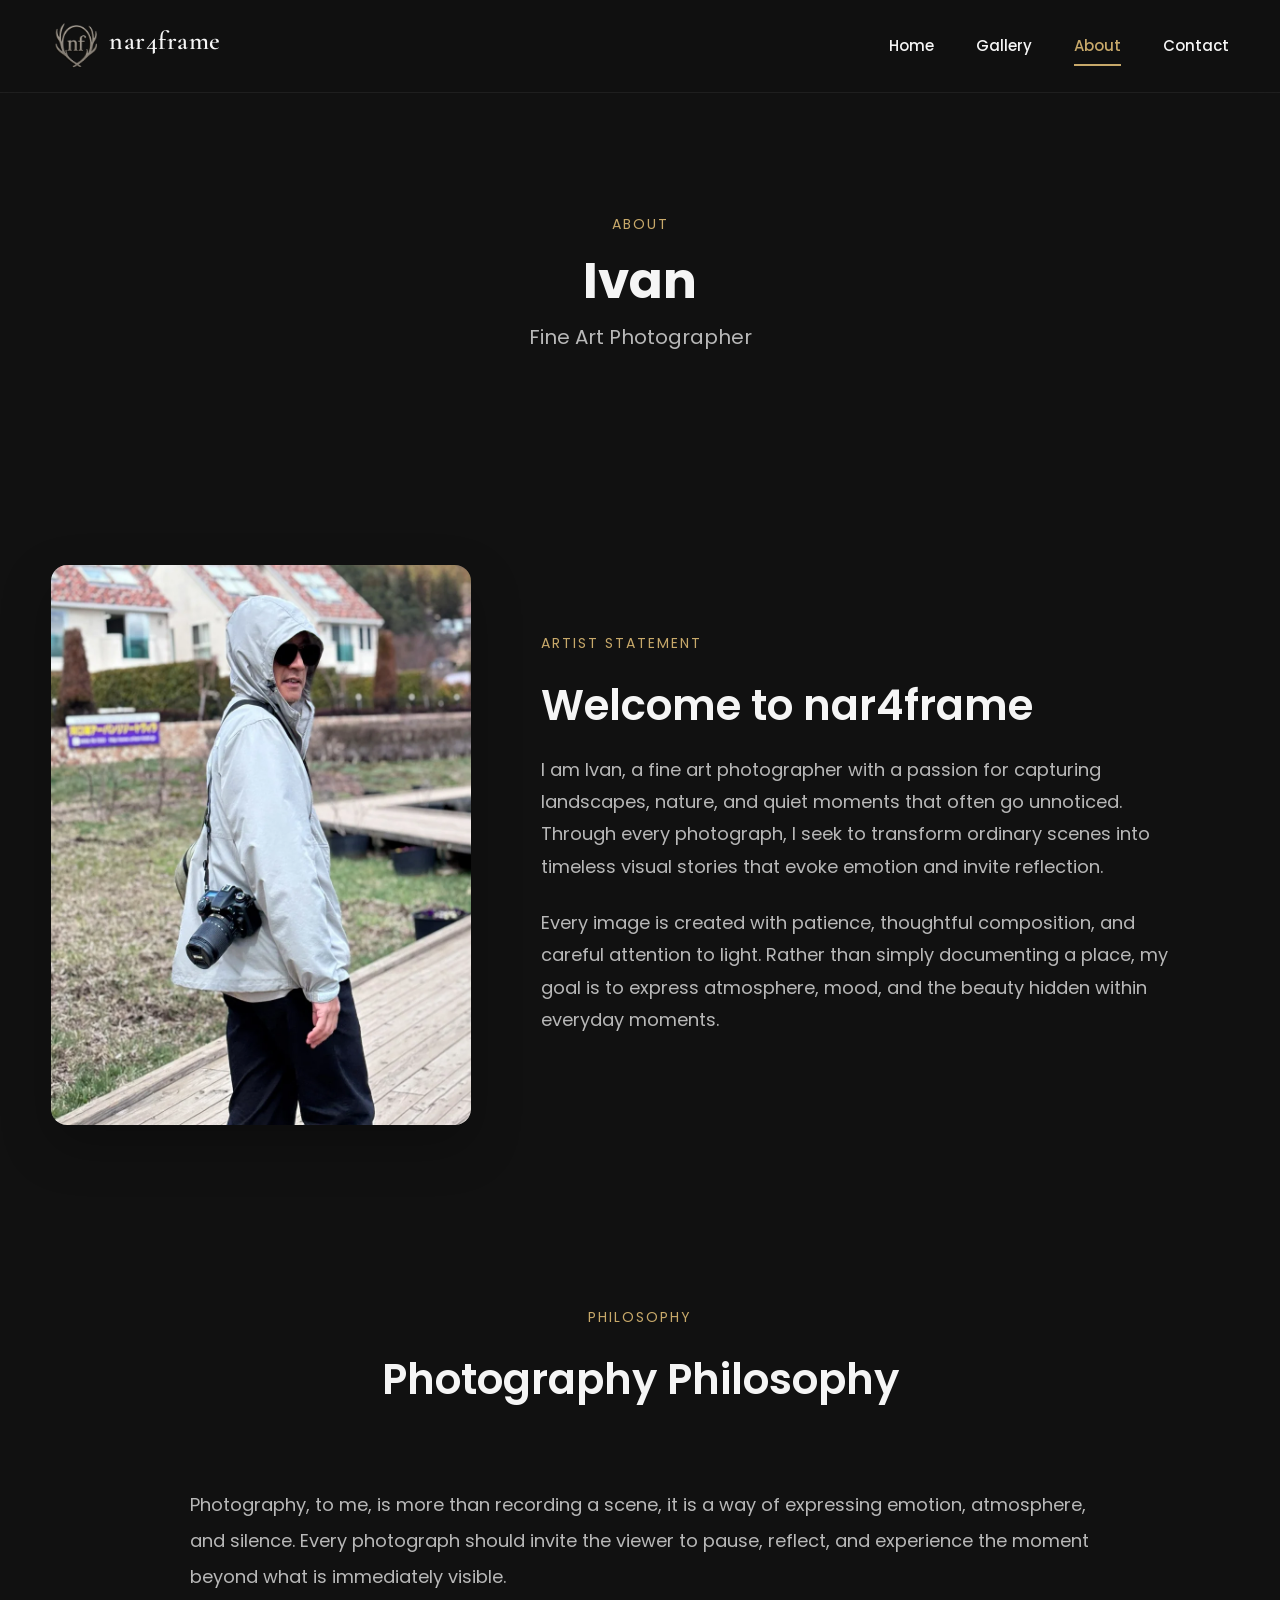
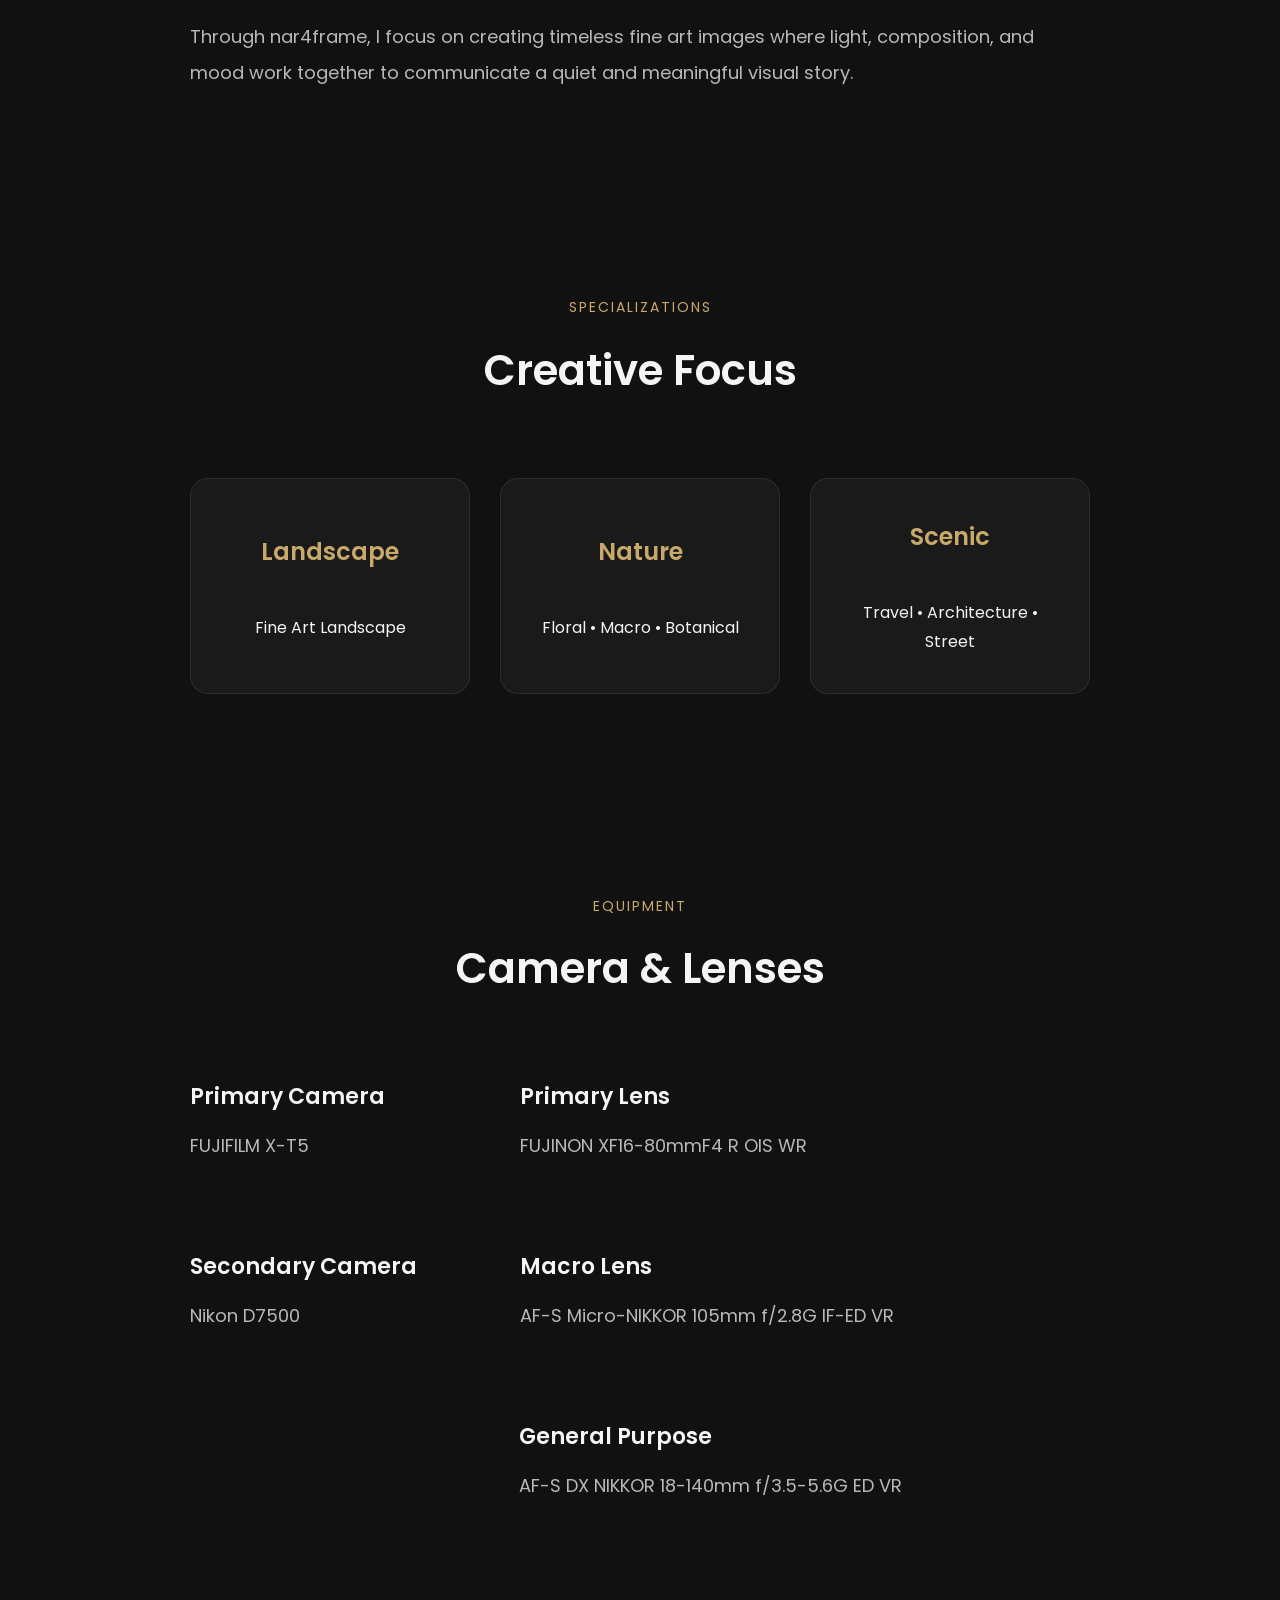
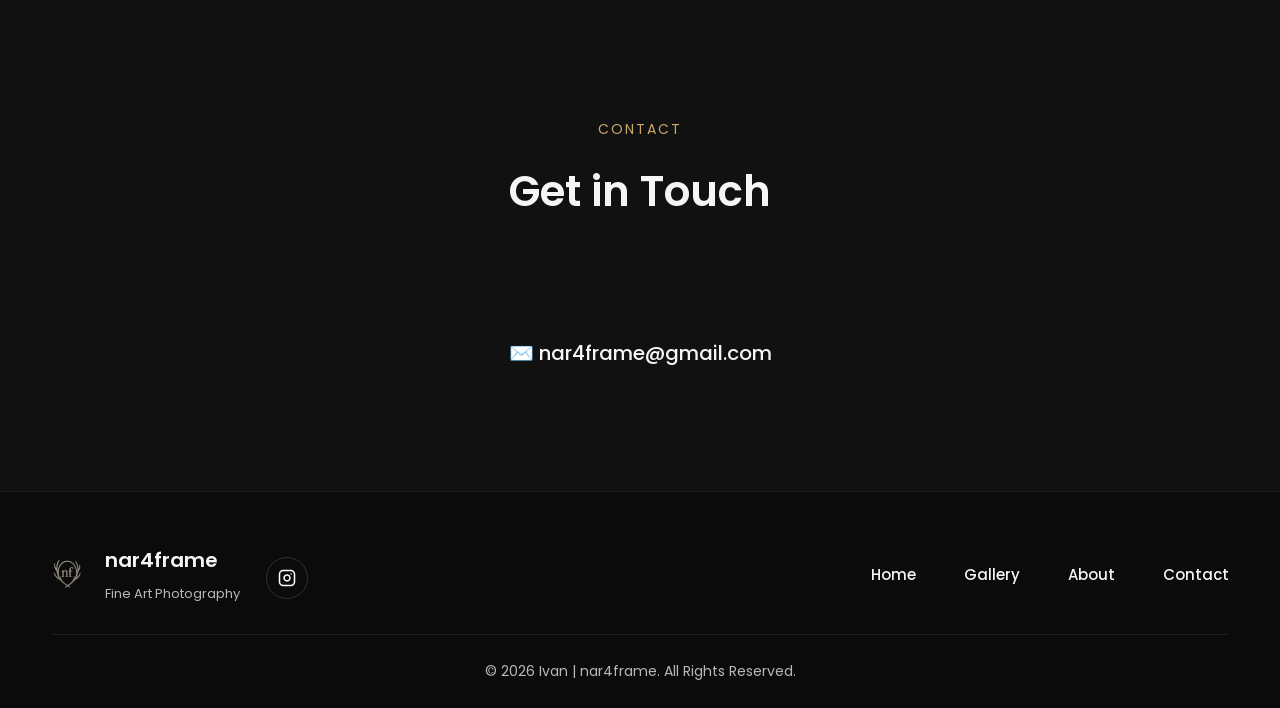
==== commit 448e7c04: "Add new gallery WebP artworks" ====
--- a/about.html
+++ b/about.html
@@ -314,23 +314,28 @@
             <div class="equipment-grid">
 
                 <div class="equipment-item">
-
-                    <h3>Camera</h3>
-
+                    <h3>Primary Camera</h3>
+                    <p>FUJIFILM X-T5</p>
+                </div>
+
+                <div class="equipment-item">
+                    <h3>Primary Lens</h3>
+                    <p>FUJINON XF16-80mmF4 R OIS WR</p>
+                </div>
+
+                <div class="equipment-item">
+                    <h3>Secondary Camera</h3>
                     <p>Nikon D7500</p>
-
-                </div>
-
-                <div class="equipment-item">
-
-                    <h3>Primary Lens</h3>
-
+                </div>
+
+                <div class="equipment-item">
+                    <h3>Macro Lens</h3>
                     <p>AF-S Micro-NIKKOR 105mm f/2.8G IF-ED VR</p>
-
-                    <h3 class="equipment-title">General Purpose</h3>
-
+                </div>
+
+                <div class="equipment-item">
+                    <h3>General Purpose</h3>
                     <p>AF-S DX NIKKOR 18-140mm f/3.5-5.6G ED VR</p>
-
                 </div>
 
             </div>
--- a/css/style.css
+++ b/css/style.css
@@ -29,9 +29,21 @@
 }
 
 img{
+
     display:block;
     width:100%;
     height:auto;
+
+    -webkit-user-drag:none;
+    -webkit-touch-callout:none;
+
+    user-select:none;
+    -webkit-user-select:none;
+    -moz-user-select:none;
+    -ms-user-select:none;
+
+    -webkit-tap-highlight-color:transparent;
+
 }
 
 a{
@@ -534,7 +546,7 @@
 
         transparent,
 
-        rgba(0,0,0,.75)
+        rgba(0,0,0,.10)
 
     );
 
@@ -1306,6 +1318,13 @@
 
     margin-top:50px;
 
+}
+
+#about-equipment .equipment-item:last-child{
+    grid-column:1 / -1;
+    justify-self:center;
+    transform:translateX(70px);
+    
 }
 
 #about-equipment h3{
@@ -1881,6 +1900,8 @@
 
 .gallery-item{
 
+    position:relative;
+
     display:block;
 
     overflow:hidden;
@@ -2257,3 +2278,21 @@
     }
 
 }
+
+/* ===================================================
+   IMAGE PROTECTION OVERLAY
+=================================================== */
+
+.image-protection{
+
+    position:absolute;
+
+    inset:0;
+
+    background:transparent;
+
+    z-index:5;
+
+}
+
+
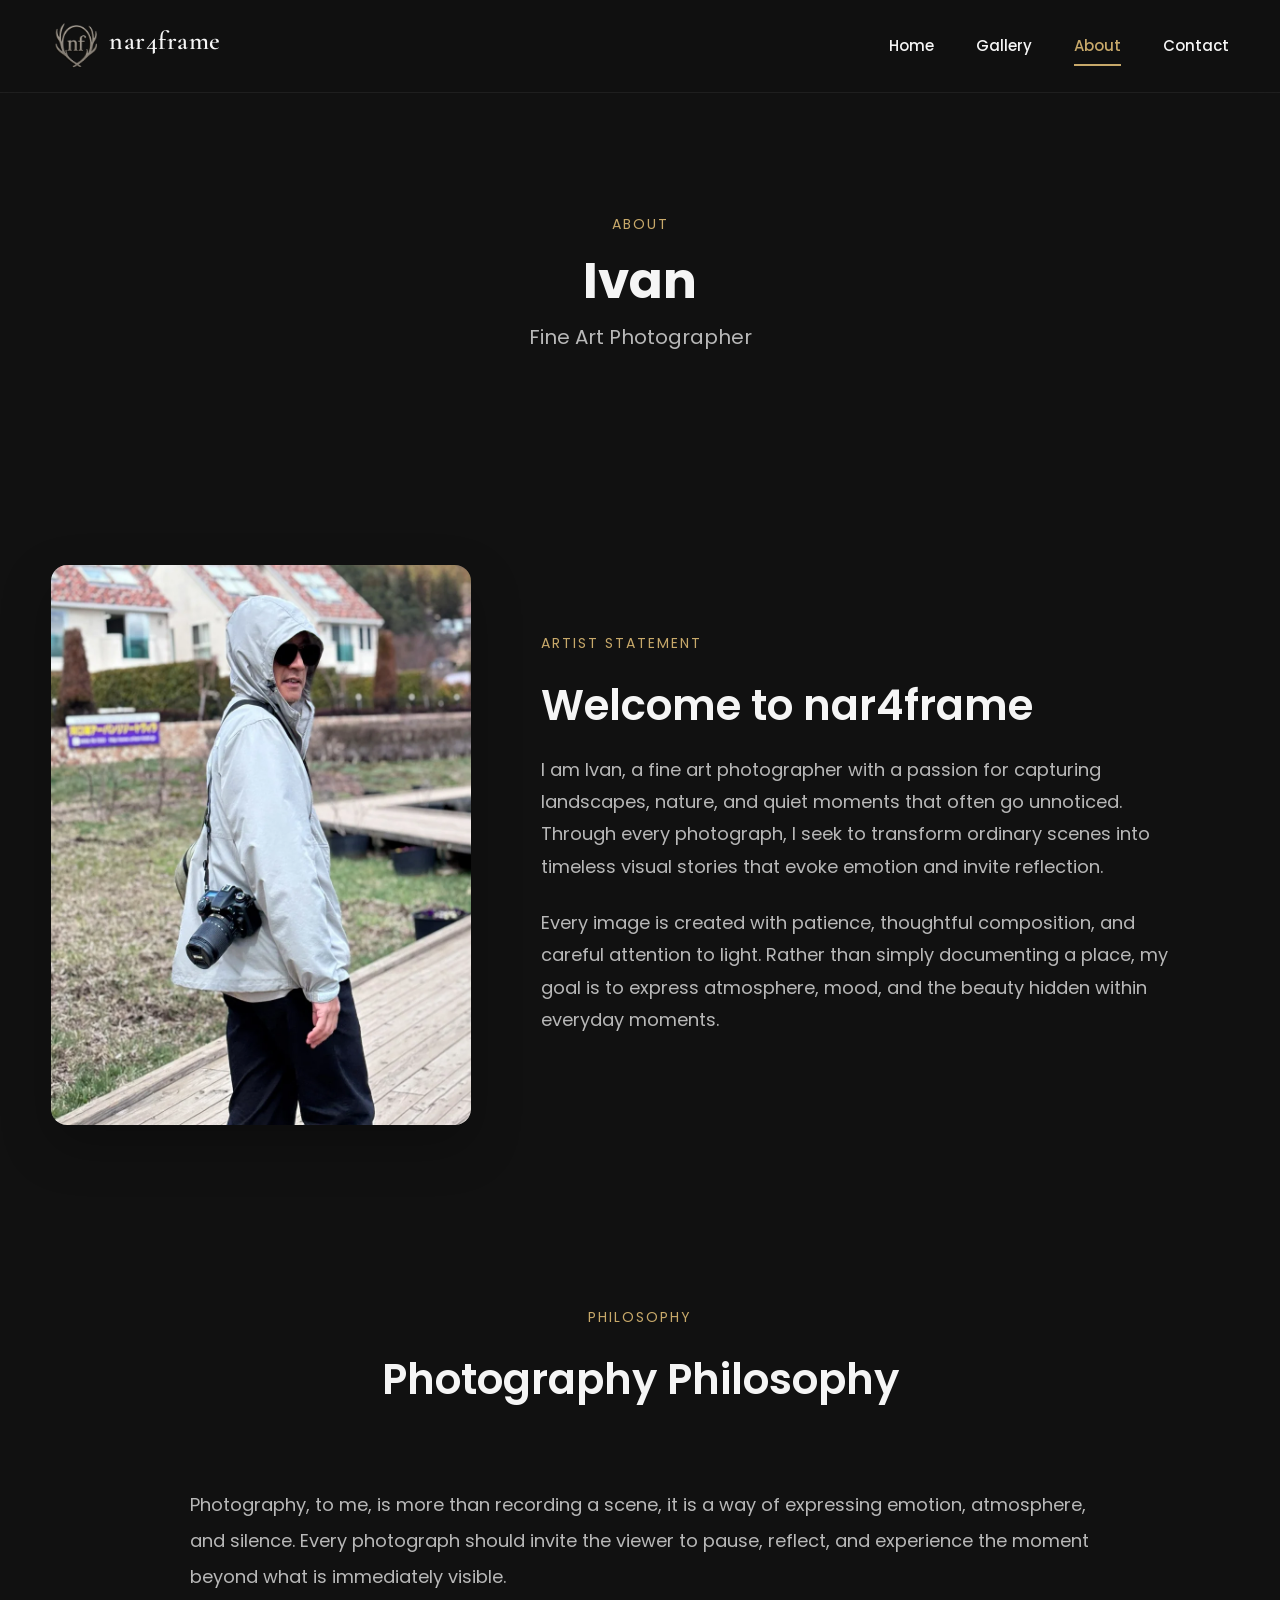
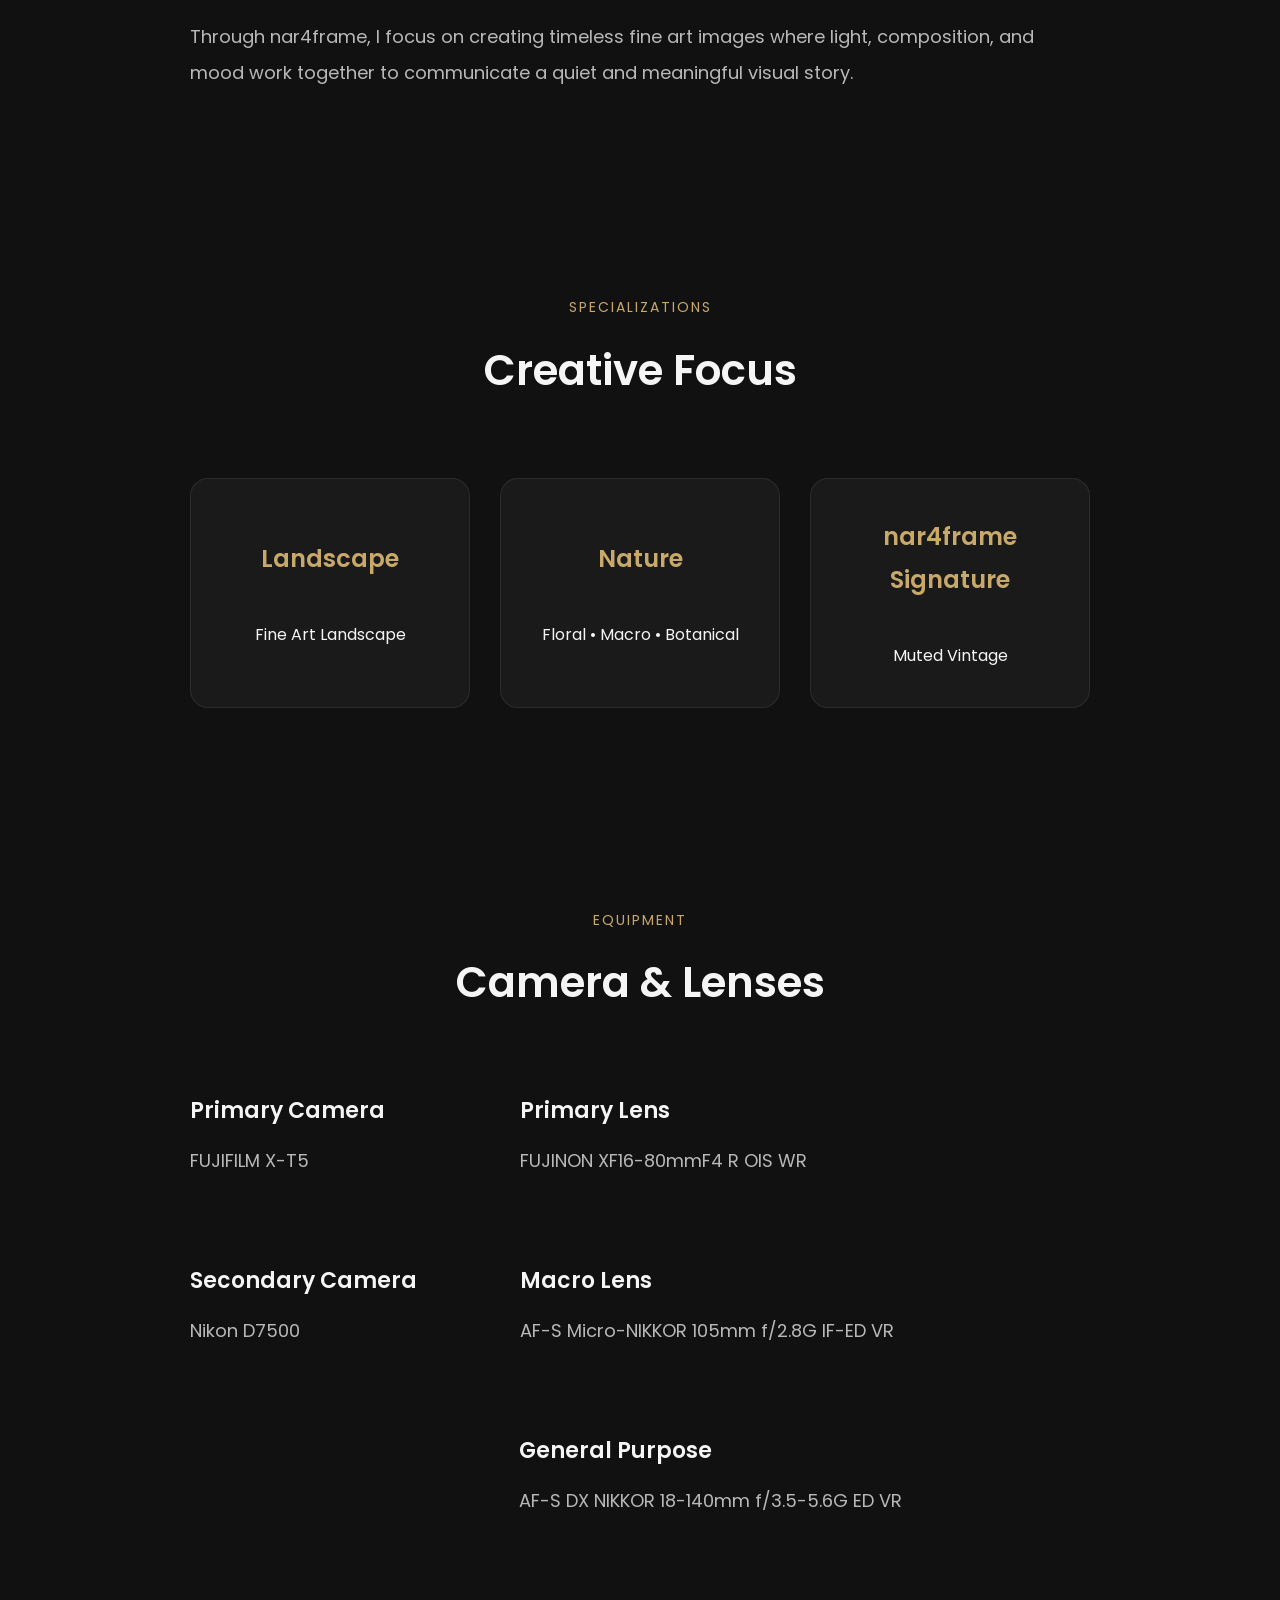
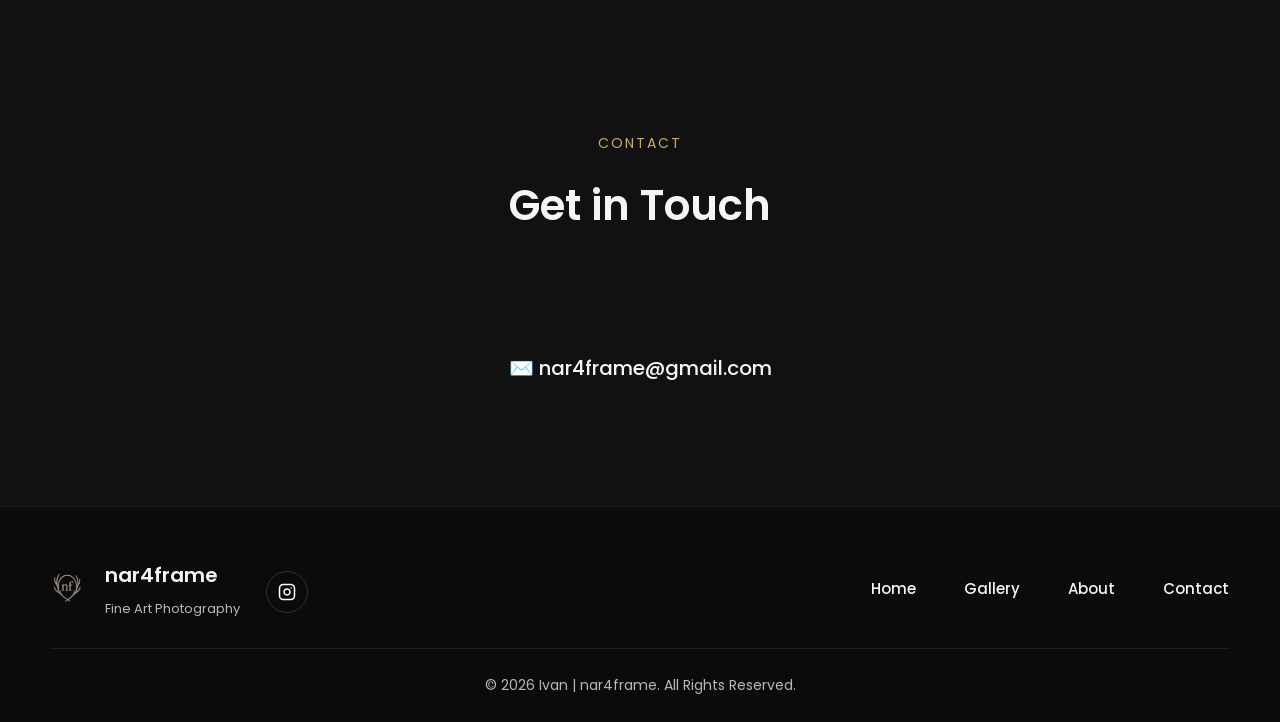
==== commit 97b7a2ba: "Update nar4frame website" ====
--- a/about.html
+++ b/about.html
@@ -281,8 +281,8 @@
                 </li>
 
                 <li>
-                    <strong>Scenic</strong><br>
-                    Travel • Architecture • Street
+                    <strong>nar4frame Signature</strong><br>
+                    Muted Vintage
                 </li>
 
             </ul>
--- a/css/style.css
+++ b/css/style.css
@@ -344,8 +344,8 @@
     inset:0;
 
     background:linear-gradient(
-        rgba(0,0,0,.18),
-        rgba(0,0,0,.42)
+        rgba(0,0,0,.12),
+        rgba(0,0,0,.32)
     );
 
 }
@@ -1728,6 +1728,17 @@
         text-align:center;
 
     }
+
+        .contact-grid{
+        grid-template-columns:1fr;
+        gap:70px;
+    }
+
+        #about-specializations ul{
+        grid-template-columns:1fr;
+        gap:24px;
+    }
+
 
 }
 
@@ -2201,6 +2212,21 @@
 
     }
 
+    #about-equipment .equipment-grid {
+        grid-template-columns: 1fr;
+    }
+
+    #about-equipment {
+        padding-top: 150px;
+    }
+
+    #about-equipment .equipment-item:last-child {
+        grid-column: auto;
+        justify-self: start;
+        transform: none;
+    }
+
+
 }
 
 
@@ -2295,4 +2321,17 @@
 
 }
 
-
+/* ==================================================
+   MOBILE FOOTER NAVIGATION
+================================================== */
+
+@media (max-width:768px){
+
+    .footer-nav{
+        display:none;
+    }
+
+}
+
+
+
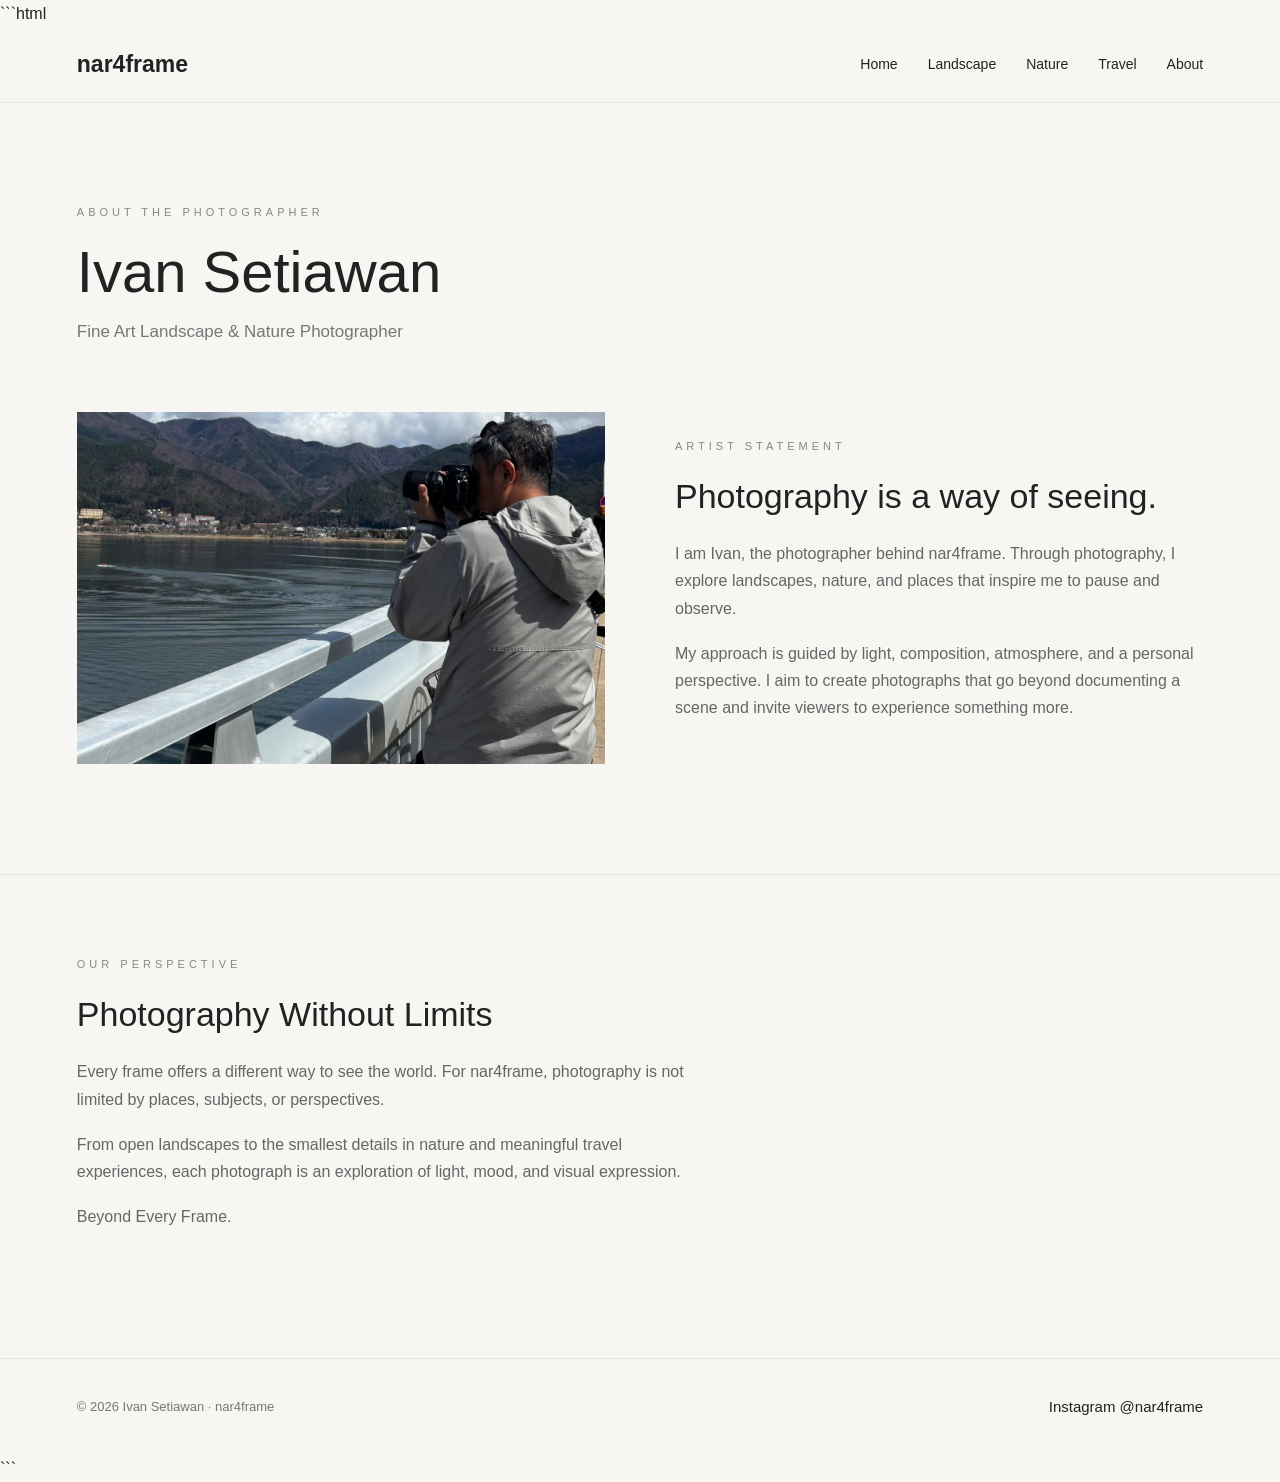
==== commit 795229ef: "Create V4 About page" ====
--- a/about.html
+++ b/about.html
@@ -1,389 +1,279 @@
-
+```html
 <!DOCTYPE html>
 <html lang="en">
-
 <head>
-
     <meta charset="UTF-8">
-
     <meta name="viewport" content="width=device-width, initial-scale=1.0">
 
     <title>About | nar4frame</title>
-
-    <meta name="description"
-      content="Learn about Ivan Setiawan, the photographer behind nar4frame, and the vision of creating timeless fine art landscape and nature photography.">
-
-    <meta name="author"
-      content="Ivan Setiawan">
-
-    <meta name="robots"
-      content="index, follow">
-
-    <meta name="theme-color"
-      content="#111111">
-
-    <link rel="canonical"
-      href="https://nar4frame.com/about.html">
-
-    <!-- Favicon -->
+    <meta name="description" content="Meet Ivan Setiawan, the photographer behind nar4frame. Discover his approach to landscape, nature and travel photography.">
+    <meta name="author" content="Ivan Setiawan">
+    <meta name="theme-color" content="#f7f6f2">
+
+    <link rel="canonical" href="https://nar4frame.com/about.html">
     <link rel="icon" href="favicon.ico" sizes="any">
 
-    <link rel="icon"
-      type="image/png"
-      sizes="32x32"
-      href="favicon-32x32.png">
-
-    <link rel="icon"
-      type="image/png"
-      sizes="16x16"
-      href="favicon-16x16.png">
-
-    <link rel="apple-touch-icon"
-      sizes="180x180"
-      href="apple-touch-icon.png">
-
-    <link rel="manifest"
-      href="site.webmanifest">
-
-    <!-- Open Graph -->
-    <meta property="og:type"
-      content="website">
-
-    <meta property="og:title"
-      content="About | nar4frame">
-
-    <meta property="og:description"
-      content="Learn about Ivan Setiawan and the vision behind nar4frame Fine Art Photography.">
-
-    <meta property="og:url"
-      content="https://nar4frame.com/about.html">
-
-    <meta property="og:site_name"
-      content="nar4frame">
-
-    <meta property="og:image"
-      content="https://nar4frame.com/images/og-image.jpg">
-
-    <meta property="og:image:width"
-      content="1200">
-
-    <meta property="og:image:height"
-      content="630">
-
-    <meta property="og:image:type"
-      content="image/jpeg">
-
-    <meta property="og:locale"
-      content="en_US">
-
-    <!-- Twitter -->
-    <meta name="twitter:card"
-      content="summary_large_image">
-
-    <meta name="twitter:title"
-      content="About | nar4frame">
-
-    <meta name="twitter:description"
-      content="Learn about Ivan Setiawan and the vision behind nar4frame Fine Art Photography.">
-
-    <meta name="twitter:image"
-      content="https://nar4frame.com/images/og-image.jpg">
-
-      <meta name="twitter:image:alt"
-      content="Portrait of Ivan Setiawan, Fine Art Photographer">
-
-    <meta name="twitter:image:alt"
-      content="Fine Art Photography by nar4frame">
-
-    <!-- Fonts -->
-    <link rel="preconnect" href="https://fonts.googleapis.com">
-
-    <link rel="preconnect"
-      href="https://fonts.gstatic.com"
-      crossorigin>
-
-    <link href="https://fonts.googleapis.com/css2?family=Poppins:wght@300;400;500;600;700&display=swap"
-      rel="stylesheet">
-
-    <link href="https://fonts.googleapis.com/css2?family=Cormorant+Garamond:wght@500;600&display=swap"
-      rel="stylesheet">
-
-    <!-- CSS -->
-    <link rel="stylesheet"
-      href="css/style.css">
-      
-
+    <style>
+        * {
+            margin: 0;
+            padding: 0;
+            box-sizing: border-box;
+        }
+
+        body {
+            font-family: Arial, Helvetica, sans-serif;
+            background: #f7f6f2;
+            color: #222;
+            line-height: 1.7;
+        }
+
+        a {
+            color: inherit;
+            text-decoration: none;
+        }
+
+        header {
+            height: 76px;
+            padding: 0 6%;
+            display: flex;
+            align-items: center;
+            justify-content: space-between;
+            border-bottom: 1px solid #e8e6e0;
+        }
+
+        .logo {
+            font-size: 23px;
+            font-weight: 700;
+        }
+
+        nav {
+            display: flex;
+            gap: 30px;
+            font-size: 14px;
+        }
+
+        nav a:hover {
+            opacity: .6;
+        }
+
+        .container {
+            width: 88%;
+            max-width: 1400px;
+            margin: auto;
+        }
+
+        .page-heading {
+            padding: 100px 0 65px;
+        }
+
+        .eyebrow {
+            font-size: 11px;
+            letter-spacing: 4px;
+            color: #888;
+            text-transform: uppercase;
+        }
+
+        h1 {
+            font-size: clamp(38px, 5vw, 58px);
+            font-weight: 400;
+            line-height: 1.2;
+            margin-top: 15px;
+        }
+
+        .subtitle {
+            color: #777;
+            margin-top: 12px;
+            font-size: 17px;
+        }
+
+        .artist {
+            display: grid;
+            grid-template-columns: 1fr 1fr;
+            gap: 70px;
+            align-items: center;
+            padding-bottom: 110px;
+        }
+
+        .artist img {
+            width: 100%;
+            display: block;
+            aspect-ratio: 3 / 2;
+            object-fit: cover;
+        }
+
+        .artist-content h2,
+        .philosophy h2 {
+            font-size: 34px;
+            font-weight: 400;
+            line-height: 1.3;
+            margin: 18px 0 22px;
+        }
+
+        .artist-content p,
+        .philosophy p {
+            color: #666;
+            font-size: 16px;
+            margin-bottom: 18px;
+            max-width: 620px;
+        }
+
+        .philosophy {
+            border-top: 1px solid #e5e3dd;
+            padding: 80px 0 110px;
+        }
+
+        .philosophy-content {
+            max-width: 850px;
+        }
+
+        footer {
+            border-top: 1px solid #e5e3dd;
+            padding: 35px 6%;
+            display: flex;
+            justify-content: space-between;
+            align-items: center;
+            color: #777;
+            font-size: 13px;
+        }
+
+        footer a {
+            color: #222;
+            font-size: 15px;
+        }
+
+        @media (max-width: 700px) {
+            header {
+                height: auto;
+                padding: 22px 6%;
+                align-items: flex-start;
+                gap: 20px;
+                flex-direction: column;
+            }
+
+            nav {
+                width: 100%;
+                gap: 18px;
+                flex-wrap: wrap;
+                font-size: 13px;
+            }
+
+            .page-heading {
+                padding: 65px 0 45px;
+            }
+
+            .artist {
+                grid-template-columns: 1fr;
+                gap: 35px;
+                padding-bottom: 75px;
+            }
+
+            .artist-content h2,
+            .philosophy h2 {
+                font-size: 29px;
+            }
+
+            .philosophy {
+                padding: 65px 0 75px;
+            }
+
+            footer {
+                gap: 15px;
+                flex-direction: column;
+                align-items: flex-start;
+            }
+        }
+    </style>
 </head>
 
 <body>
 
-<div id="header"></div>
+<header>
+    <a href="index.html" class="logo">nar4frame</a>
+
+    <nav>
+        <a href="index.html">Home</a>
+        <a href="landscape.html">Landscape</a>
+        <a href="nature.html">Nature</a>
+        <a href="travel.html">Travel</a>
+        <a href="about.html">About</a>
+    </nav>
+</header>
 
 <main>
 
-
-<!-- ===================================================
-     ABOUT HERO
-=================================================== -->
-
-<section id="about-hero">
-
-    <div class="container">
-
-        <div class="section-heading">
-
-            <span>About</span>
-
-            <h1>Ivan</h1>
+    <section class="page-heading container">
+        <span class="eyebrow">About the Photographer</span>
+        <h1>Ivan Setiawan</h1>
+        <p class="subtitle">Fine Art Landscape &amp; Nature Photographer</p>
+    </section>
+
+    <section class="artist container">
+
+        <div>
+            <img
+                src="images/ivan-setiawan.webp"
+                alt="Ivan Setiawan, photographer behind nar4frame"
+                loading="lazy">
+        </div>
+
+        <div class="artist-content">
+            <span class="eyebrow">Artist Statement</span>
+
+            <h2>Photography is a way of seeing.</h2>
 
             <p>
-
-                Fine Art Photographer
-
+                I am Ivan, the photographer behind nar4frame.
+                Through photography, I explore landscapes, nature,
+                and places that inspire me to pause and observe.
             </p>
 
+            <p>
+                My approach is guided by light, composition,
+                atmosphere, and a personal perspective.
+                I aim to create photographs that go beyond
+                documenting a scene and invite viewers to
+                experience something more.
+            </p>
         </div>
 
-    </div>
-
-</section>
-
-<!-- ===================================================
-     ARTIST
-=================================================== -->
-
-<section id="about-artist">
-
-    <div class="container">
-
-        <div class="artist-wrapper">
-
-            <div class="artist-photo">
-
-                <img
-                    src="images/about/ivan-setiawan.webp"
-                    alt="Ivan Setiawan"
-                    width="900"
-                    height="1200">
-
+    </section>
+
+    <section class="philosophy">
+        <div class="container">
+
+            <span class="eyebrow">Our Perspective</span>
+            <h2>Photography Without Limits</h2>
+
+            <div class="philosophy-content">
+                <p>
+                    Every frame offers a different way to see the world.
+                    For nar4frame, photography is not limited by places,
+                    subjects, or perspectives.
+                </p>
+
+                <p>
+                    From open landscapes to the smallest details in nature
+                    and meaningful travel experiences, each photograph
+                    is an exploration of light, mood, and visual expression.
+                </p>
+
+                <p>
+                    Beyond Every Frame.
+                </p>
             </div>
-            
-            <div class="artist-content">
-
-                <span class="section-label">
-
-                    Artist Statement
-
-                </span>
-
-                <h2>
-
-                    Welcome to nar4frame
-
-                </h2>
-
-                <p>
-
-                    I am Ivan, a fine art photographer with a passion for
-                    capturing landscapes, nature, and quiet moments that often go
-                    unnoticed. Through every photograph, I seek to transform ordinary
-                    scenes into timeless visual stories that evoke emotion and invite
-                    reflection.
-
-                </p>
-
-                <p>
-
-                    Every image is created with patience, thoughtful composition, and
-                    careful attention to light. Rather than simply documenting a
-                    place, my goal is to express atmosphere, mood, and the beauty
-                    hidden within everyday moments.
-
-                </p>
-
-            </div>
 
         </div>
-
-    </div>
-
-</section>
-
-<!-- ===================================================
-     PHOTOGRAPHY PHILOSOPHY
-=================================================== -->
-
-<section id="about-philosophy">
-
-    <div class="container">
-
-        <div class="section-heading">
-
-            <span>Philosophy</span>
-
-            <h2>Photography Philosophy</h2>
-
-        </div>
-
-        <div class="philosophy-content">
-
-            <p>
-
-                Photography, to me, is more than recording a scene, it is a way of
-                expressing emotion, atmosphere, and silence. Every photograph should
-                invite the viewer to pause, reflect, and experience the moment beyond
-                what is immediately visible.
-
-            </p>
-
-            <p>
-
-                Through nar4frame, I focus on creating timeless fine art images where
-                light, composition, and mood work together to communicate a quiet and
-                meaningful visual story.
-
-            </p>
-
-        </div>
-
-    </div>
-
-</section>
-
-<!-- ===================================================
-     SPECIALIZATIONS
-=================================================== -->
-
-<section id="about-specializations">
-
-    <div class="container">
-
-        <div class="about-card">
-
-            <div class="section-heading">
-
-                <span>Specializations</span>
-
-                <h2>Creative Focus</h2>
-
-            </div>
-
-            <ul class="specialization-list">
-
-                <li>
-                    <strong>Landscape</strong><br>
-                    Fine Art Landscape
-                </li>
-
-                <li>
-                    <strong>Nature</strong><br>
-                    Floral • Macro • Botanical
-                </li>
-
-                <li>
-                    <strong>nar4frame Signature</strong><br>
-                    Muted Vintage
-                </li>
-
-            </ul>
-
-        </div>
-
-    </div>
-
-</section>
-
-<!-- ===================================================
-     EQUIPMENT
-=================================================== -->
-
-<section id="about-equipment">
-
-    <div class="container">
-
-        <div class="about-card">
-
-            <div class="section-heading">
-
-                <span>Equipment</span>
-
-                <h2>Camera &amp; Lenses</h2>
-
-            </div>
-
-            <div class="equipment-grid">
-
-                <div class="equipment-item">
-                    <h3>Primary Camera</h3>
-                    <p>FUJIFILM X-T5</p>
-                </div>
-
-                <div class="equipment-item">
-                    <h3>Primary Lens</h3>
-                    <p>FUJINON XF16-80mmF4 R OIS WR</p>
-                </div>
-
-                <div class="equipment-item">
-                    <h3>Secondary Camera</h3>
-                    <p>Nikon D7500</p>
-                </div>
-
-                <div class="equipment-item">
-                    <h3>Macro Lens</h3>
-                    <p>AF-S Micro-NIKKOR 105mm f/2.8G IF-ED VR</p>
-                </div>
-
-                <div class="equipment-item">
-                    <h3>General Purpose</h3>
-                    <p>AF-S DX NIKKOR 18-140mm f/3.5-5.6G ED VR</p>
-                </div>
-
-            </div>
-
-        </div>
-
-    </div>
-
-</section>
-
-<!-- ===================================================
-     CONTACT
-=================================================== -->
-
-<section id="about-contact">
-
-    <div class="container">
-
-        <div class="about-card">
-
-            <div class="section-heading">
-
-                <span>Contact</span>
-
-                <h2>Get in Touch</h2>
-
-            </div>
-
-            <p class="contact-email">
-
-                ✉️
-                nar4frame@gmail.com
-
-            </p>
-
-        </div>
-
-    </div>
-
-</section>
+    </section>
 
 </main>
 
-<div id="footer"></div>
-
-<script src="js/components.js"></script>
-<script src="js/script.js"></script>
+<footer>
+    <span>© 2026 Ivan Setiawan · nar4frame</span>
+    <a href="https://www.instagram.com/nar4frame/" target="_blank" rel="noopener">
+        Instagram @nar4frame
+    </a>
+</footer>
 
 </body>
 </html>
-
+```
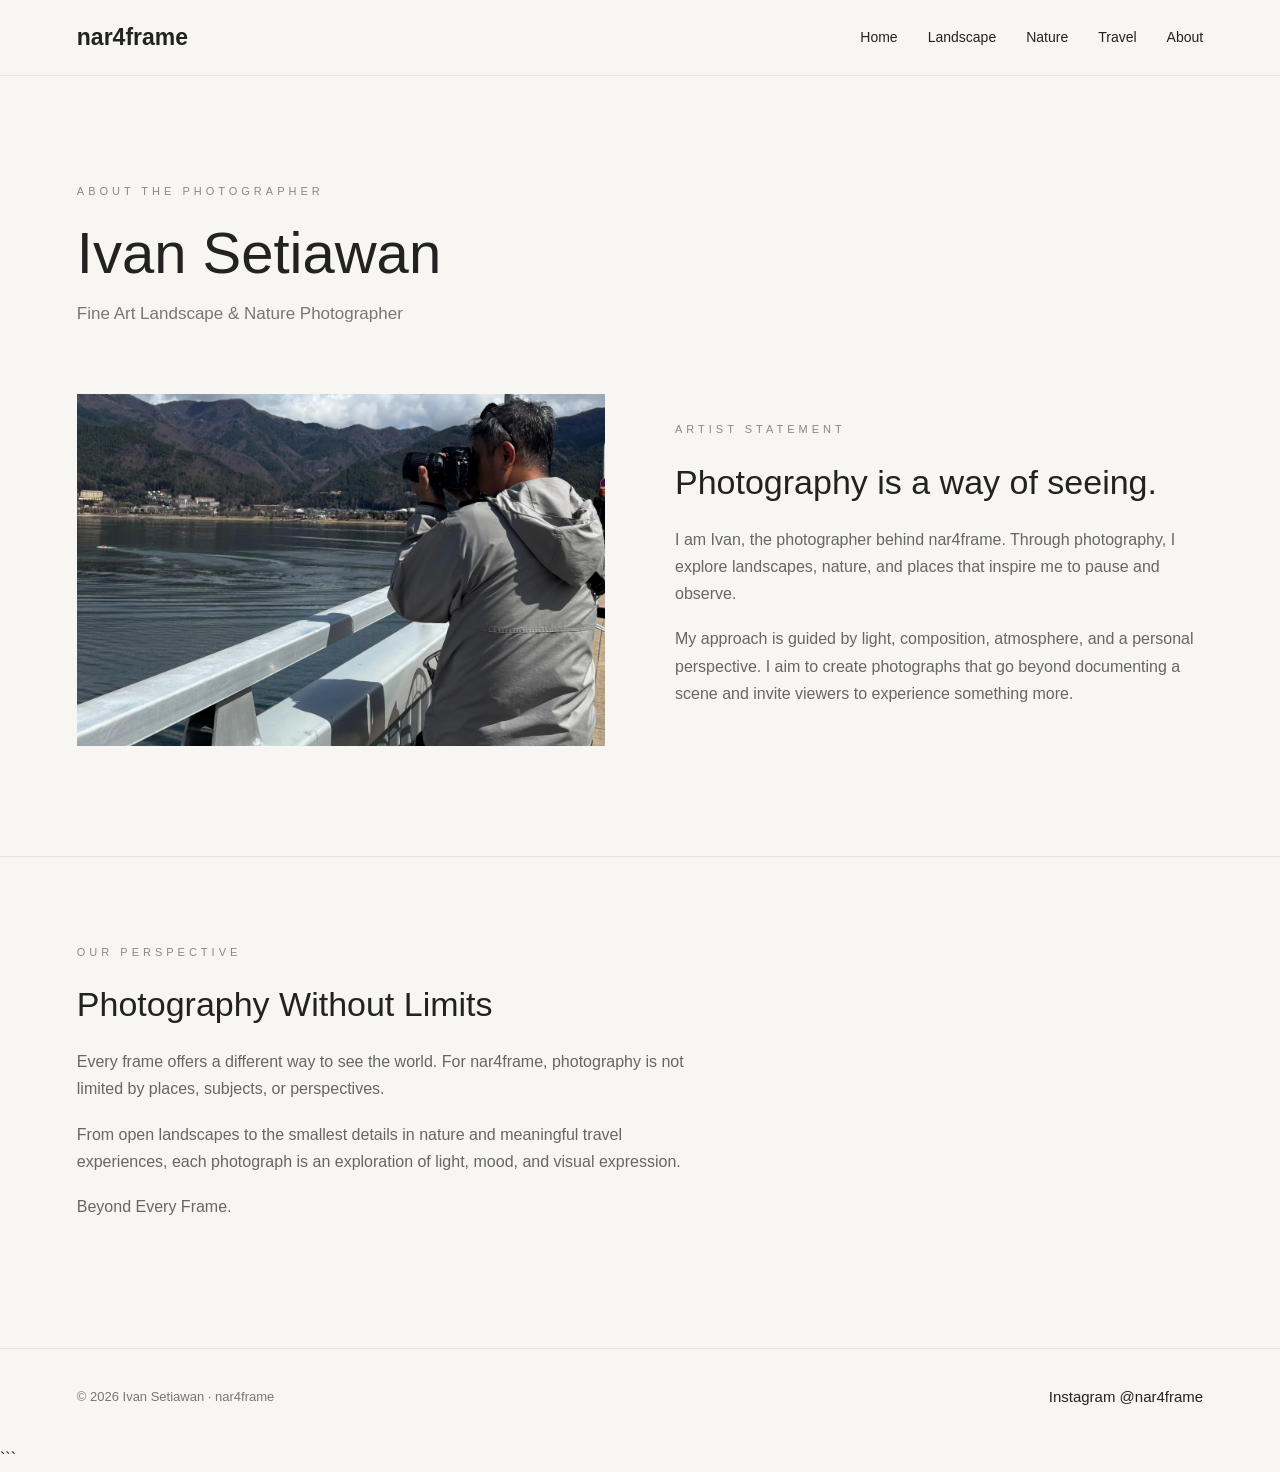
==== commit cbab87b0: "Clean up About page" ====
--- a/about.html
+++ b/about.html
@@ -1,4 +1,4 @@
-```html
+
 <!DOCTYPE html>
 <html lang="en">
 <head>
